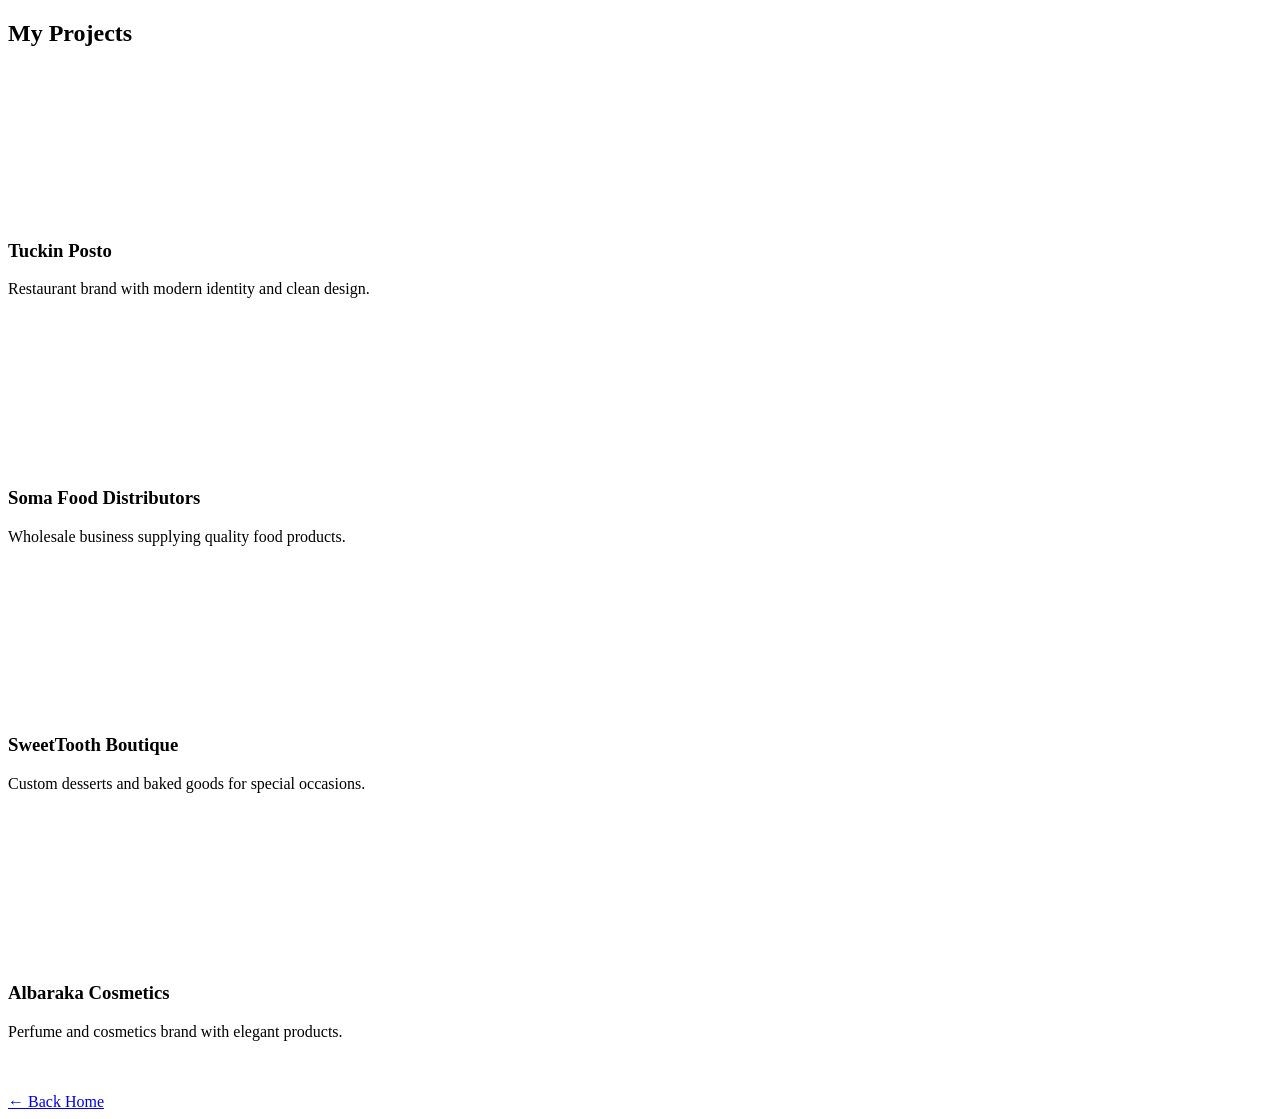
==== projects.html @ 3edfcd6a "Add files via upload" ====
<!DOCTYPE html>
<html lang="en">

<head>
    <meta charset="UTF-8">
    <title>Projects</title>

        <link rel="icon" type="image/png" sizes="32x32" href="SowdaOmary (1).png">
        <link rel="icon" type="image/png" sizes="16x16" href="SowdaOmary (1).png">
    <link
        href="https://fonts.googleapis.com/css2?family=Inter:wght@300;400;500;600&family=Poppins:wght@400;600;700&display=swap"
        rel="stylesheet">

    <link rel="stylesheet" href="style.css">
</head>

<body>

    <section class="section">
        <h2>My Projects</h2>

        <div class="projects-container">

            <!-- PROJECT 1 -->
            <div class="project-card">
                <div class="project-media">
                    <video src="Tuckin Posto - Google Chrome 2025-07-04 15-02-04.mp4" autoplay muted loop>
                </div>
                <div class="project-overlay">
                    <h3>Tuckin Posto</h3>
                    <p>Restaurant brand with modern identity and clean design.</p>
                </div>
            </div>

            <!-- PROJECT 2 -->
            <div class="project-card">
                <div class="project-media">
                    <video src="Soma Food Distributors - Profile 1 - Microsoft​ Edge 2026-04-29 13-01-19.mp4" autoplay muted loop></video>
                </div>
                <div class="project-overlay">
                    <h3>Soma Food Distributors</h3>
                    <p>Wholesale business supplying quality food products.</p>
                </div>
            </div>

            <!-- PROJECT 3 -->
            <div class="project-card">
                <div class="project-media">
                    <video src="sweettoothboutique.co.za - Austin, TX - Google Chrome 2025-07-04 14-53-22.mp4" autoplay muted loop>
                </div>
                <div class="project-overlay">
                    <h3>SweetTooth Boutique</h3>
                    <p>Custom desserts and baked goods for special occasions.</p>
                </div>
            </div>

            <!-- PROJECT 4 -->
            <div class="project-card">
                <div class="project-media">
                    <video src="Home _ AlbarakaCosmetics - Profile 1 - Microsoft​ Edge 2026-04-29 13-02-38.mp4" autoplay muted loop></video>
                </div>
                <div class="project-overlay">
                    <h3>Albaraka Cosmetics</h3>
                    <p>Perfume and cosmetics brand with elegant products.</p>
                </div>
            </div>

        </div>

        <br><br>
        <a href="index.html" class="back-btn">← Back Home</a>
    </section>

</body>

</html>
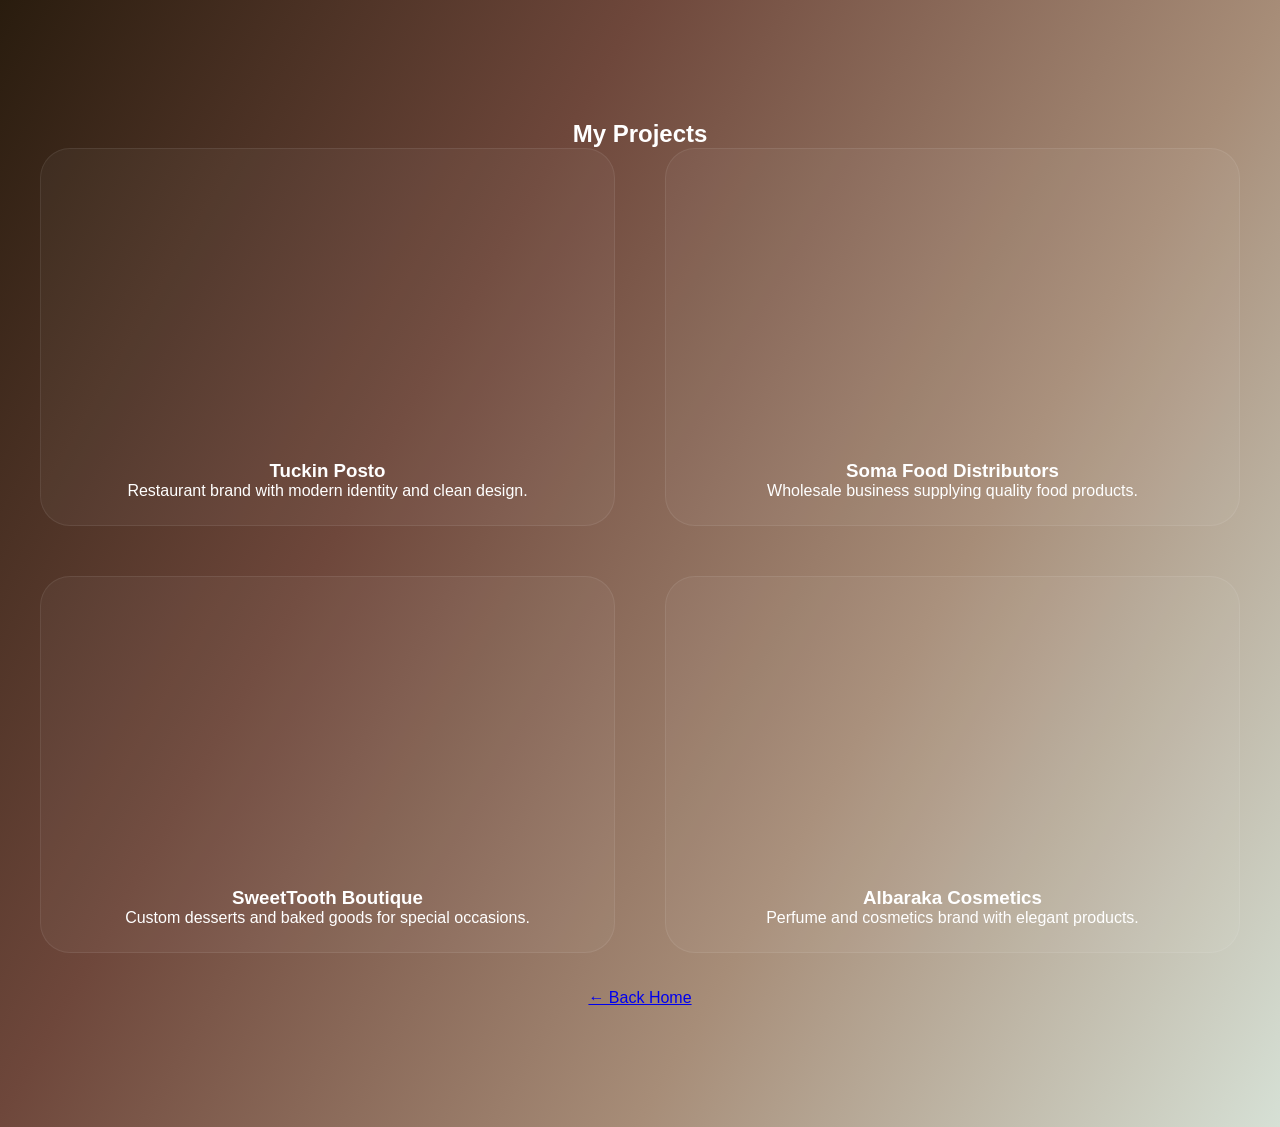
==== commit 445f3ff7: "Add files via upload" ====
--- a/projects.html
+++ b/projects.html
@@ -5,8 +5,8 @@
     <meta charset="UTF-8">
     <title>Projects</title>
 
-        <link rel="icon" type="image/png" sizes="32x32" href="SowdaOmary (1).png">
-        <link rel="icon" type="image/png" sizes="16x16" href="SowdaOmary (1).png">
+        <link rel="icon" type="image/png" sizes="32x32" href="SowdaOmary1.png">
+        <link rel="icon" type="image/png" sizes="16x16" href="SowdaOmary1.png">
     <link
         href="https://fonts.googleapis.com/css2?family=Inter:wght@300;400;500;600&family=Poppins:wght@400;600;700&display=swap"
         rel="stylesheet">
@@ -24,7 +24,7 @@
             <!-- PROJECT 1 -->
             <div class="project-card">
                 <div class="project-media">
-                    <video src="Tuckin Posto - Google Chrome 2025-07-04 15-02-04.mp4" autoplay muted loop>
+                    <video src="TuckinPosto.mp4" autoplay muted loop>
                 </div>
                 <div class="project-overlay">
                     <h3>Tuckin Posto</h3>
@@ -35,7 +35,7 @@
             <!-- PROJECT 2 -->
             <div class="project-card">
                 <div class="project-media">
-                    <video src="Soma Food Distributors - Profile 1 - Microsoft​ Edge 2026-04-29 13-01-19.mp4" autoplay muted loop></video>
+                    <video src="SomaFoodDistributors.mp4" autoplay muted loop></video>
                 </div>
                 <div class="project-overlay">
                     <h3>Soma Food Distributors</h3>
@@ -46,7 +46,7 @@
             <!-- PROJECT 3 -->
             <div class="project-card">
                 <div class="project-media">
-                    <video src="sweettoothboutique.co.za - Austin, TX - Google Chrome 2025-07-04 14-53-22.mp4" autoplay muted loop>
+                    <video src="sweettoothboutique.mp4" autoplay muted loop>
                 </div>
                 <div class="project-overlay">
                     <h3>SweetTooth Boutique</h3>
@@ -57,7 +57,7 @@
             <!-- PROJECT 4 -->
             <div class="project-card">
                 <div class="project-media">
-                    <video src="Home _ AlbarakaCosmetics - Profile 1 - Microsoft​ Edge 2026-04-29 13-02-38.mp4" autoplay muted loop></video>
+                    <video src="AlbarakaCosmetics.mp4" autoplay muted loop></video>
                 </div>
                 <div class="project-overlay">
                     <h3>Albaraka Cosmetics</h3>
--- a/style.css
+++ b/style.css
@@ -0,0 +1,965 @@
+/* RESET */
+* {
+    margin: 0;
+    padding: 0;
+    box-sizing: border-box;
+}
+
+/* GLOBAL */
+body {
+    font-family: 'Inter', sans-serif;
+    background: linear-gradient(120deg, #291c0e, #6e473b, #a78d78, #D6E0D5);
+    color: white;
+    overflow-x: hidden;
+    min-height: 100vh;
+    opacity: 0;
+    animation: pageLoad 0.4s ease forwards;
+}
+
+@keyframes pageLoad {
+    to {
+        opacity: 1;
+    }
+}
+
+/* HEADINGS */
+h1,
+h2,
+h3 {
+    font-family: 'Poppins', sans-serif;
+}
+
+/* HEADER */
+header {
+    position: fixed;
+    top: 20px;
+    left: 50%;
+    transform: translateX(-50%);
+    z-index: 1000;
+
+    display: flex;
+    justify-content: space-between;
+    align-items: center;
+
+    width: 90%;
+    padding: 1px 30px;
+
+    background: rgba(255, 255, 255, 0.06);
+    backdrop-filter: blur(12px);
+    -webkit-backdrop-filter: blur(12px);
+
+    border: 1px solid rgba(255, 255, 255, 0.1);
+    border-radius: 20px;
+
+    box-shadow: 0 10px 30px rgba(0, 0, 0, 0.25);
+    
+}
+
+/* LOGO */
+.logo img {
+    width: 75px;
+    height: 75px;
+    object-fit: contain;
+    cursor: pointer;
+    transition: 0.3s ease;
+}
+
+.logo img:hover {
+    transform: scale(1.1);
+}
+
+/* NAV */
+nav ul {
+    display: flex;
+    gap: 35px;
+    list-style: none;
+}
+
+nav a {
+    text-decoration: none;
+    color: white;
+    font-weight: 600;
+    font-size: 1.1rem;
+    position: relative;
+}
+
+nav a::after {
+    content: "";
+    position: absolute;
+    left: 0;
+    bottom: -3px;
+    width: 0%;
+    height: 2px;
+    background: white;
+    transition: 0.3s;
+}
+
+nav a:hover::after {
+    width: 100%;
+}
+
+/* HERO */
+.hero {
+    height: 100vh;
+    display: flex;
+    justify-content: center;
+    align-items: center;
+    text-align: center;
+}
+
+.hero-content {
+    max-width: 800px;
+}
+
+.hero h2 {
+    font-size: 3rem;
+}
+
+.hero p {
+    margin: 15px 0;
+    font-size: 1.2rem;
+}
+
+/* BUTTON */
+.hero button {
+    padding: 14px 30px;
+    border: none;
+    border-radius: 40px;
+    cursor: pointer;
+    font-weight: 600;
+    font-size: 1rem;
+    color: white;
+
+    background: linear-gradient(135deg, #a78d78, #6e473b);
+    box-shadow: 0 10px 25px rgba(0, 0, 0, 0.25);
+
+    transition: all 0.3s ease;
+}
+
+.hero button:hover {
+    transform: translateY(-4px) scale(1.05);
+    box-shadow: 0 15px 35px rgba(0, 0, 0, 0.35);
+}
+.hero-content::before {
+    content: "";
+
+    position: absolute;
+
+    width: 500px;
+    height: 500px;
+
+    background:
+        radial-gradient(circle,
+            rgba(255, 255, 255, 0.12),
+            transparent 70%);
+
+    top: 50%;
+    left: 50%;
+
+    transform: translate(-50%, -50%);
+
+    z-index: -1;
+
+    filter: blur(40px);
+}
+.hero-content {
+    animation: heroReveal 1.2s ease;
+}
+
+@keyframes heroReveal {
+
+    from {
+        opacity: 0;
+        transform: translateY(30px);
+    }
+
+    to {
+        opacity: 1;
+        transform: translateY(0);
+    }
+}
+
+.scroll-indicator {
+    position: absolute;
+
+    bottom: 30px;
+    left: 50%;
+
+    transform: translateX(-50%);
+
+    font-size: 0.8rem;
+    letter-spacing: 3px;
+
+    opacity: 0.6;
+
+    animation: bounce 2s infinite;
+}
+
+@keyframes bounce {
+
+    0%,
+    100% {
+        transform: translateX(-50%) translateY(0);
+    }
+
+    50% {
+        transform: translateX(-50%) translateY(10px);
+    }
+}
+
+/* SECTIONS */
+.section {
+    padding: 120px 20px;
+    text-align: center;
+    position: relative;
+}
+
+/* ABOUT */
+.about-section {
+    position: relative;
+    padding: 120px 20px;
+    overflow: visible;
+    /* ensures nothing gets cut */
+}
+
+.about-container {
+    position: relative;
+    z-index: 2;
+
+    display: flex;
+    justify-content: space-between;
+    align-items: center;
+    gap: 80px;
+
+    max-width: 1100px;
+    margin: 0 auto;
+}
+
+/* ABOUT TEXT CARD */
+.about-text {
+    flex: 1;
+    display: flex;
+    flex-direction: column;
+    gap: 20px;
+
+    padding: 30px;
+    border-radius: 20px;
+
+    background: rgba(255, 255, 255, 0.05);
+    backdrop-filter: blur(10px);
+
+    border: 1px solid rgba(255, 255, 255, 0.1);
+
+    transition: all 0.4s ease;
+}
+
+.about-text:hover {
+    transform: translateY(-5px);
+    background: rgba(255, 255, 255, 0.07);
+}
+
+/* BADGE */
+.about-badge {
+    display: inline-block;
+    width: fit-content;
+    padding: 6px 14px;
+    border-radius: 50px;
+    font-size: 0.8rem;
+    font-weight: 500;
+
+    background: rgba(255, 255, 255, 0.1);
+    border: 1px solid rgba(255, 255, 255, 0.2);
+}
+
+/* HEADING */
+.about-text h2 {
+    font-size: 2.5rem;
+    line-height: 1.3;
+}
+
+/* HIGHLIGHT WORD */
+.about-text h2 span {
+    background: linear-gradient(90deg, #D6E0D5, #a78d78);
+    -webkit-background-clip: text;
+    -webkit-text-fill-color: transparent;
+}
+
+/* LINE DECOR */
+.about-line {
+    width: 60px;
+    height: 3px;
+    border-radius: 10px;
+
+    background: linear-gradient(90deg, #D6E0D5, transparent);
+}
+
+/* PARAGRAPH */
+.about-text p {
+    font-size: 1.05rem;
+    line-height: 1.8;
+    color: rgba(255, 255, 255, 0.85);
+}
+
+/* IMAGE BOX */
+.about-image-box {
+    text-align: center;
+}
+
+.frame-container {
+    position: relative;
+    display: inline-block;
+}
+
+/* GLOW BEHIND IMAGE */
+.frame-container::before {
+    content: "";
+    position: absolute;
+    top: 50%;
+    left: 50%;
+    width: 380px;
+    height: 380px;
+    transform: translate(-50%, -50%);
+
+    background: radial-gradient(circle, rgba(214, 224, 213, 0.25), transparent 70%);
+    filter: blur(40px);
+    z-index: -1;
+}
+
+/* IMAGE */
+.profile-img {
+    width: 320px;
+    height: 320px;
+    object-fit: cover;
+    border-radius: 24px;
+
+    border: 1px solid rgba(255, 255, 255, 0.15);
+
+    box-shadow:
+        0 25px 50px rgba(0, 0, 0, 0.4),
+        0 0 0 1px rgba(255, 255, 255, 0.08);
+
+    transition: all 0.4s ease;
+}
+
+.profile-img:hover {
+    transform: scale(1.05) rotate(0.5deg);
+    box-shadow:
+        0 35px 70px rgba(0, 0, 0, 0.5),
+        0 0 0 1px rgba(255, 255, 255, 0.12);
+}
+
+.image-caption {
+    margin-top: 10px;
+    font-size: 0.9rem;
+    opacity: 0.8;
+}
+
+/* FLOATING TAGS */
+/* FLOATING TAGS */
+.floating-tag {
+    position: absolute;
+    padding: 10px 18px;
+    border-radius: 50px;
+    font-size: 0.85rem;
+    font-weight: 500;
+
+    background: rgba(255, 255, 255, 0.1);
+    backdrop-filter: blur(8px);
+
+    border: 1px solid rgba(255, 255, 255, 0.15);
+
+    color: white;
+
+    animation: float 6s ease-in-out infinite;
+    z-index: 5;
+    /* ✅ FIXED */
+}
+
+/* IMAGE BOX */
+.about-image-box {
+    text-align: center;
+}
+
+.frame-container {
+    position: relative;
+    display: inline-block;
+    z-index: 1;
+    /* ✅ ensures it's below tags */
+}
+
+/* POSITIONS */
+.tag1 {
+    top: 100px;
+    left: 8%;
+}
+
+.tag2 {
+    top: 220px;
+    right: 8%;
+}
+
+.tag3 {
+    bottom: 80px;
+    left: 20%;
+}
+
+/* FLOAT ANIMATION */
+@keyframes float {
+    0% {
+        transform: translateY(0px);
+    }
+
+    50% {
+        transform: translateY(-12px);
+    }
+
+    100% {
+        transform: translateY(0px);
+    }
+}
+
+/* =========================
+PROJECTS SECTION
+========================= */
+
+#projects {
+    position: relative;
+}
+
+/* SECTION HEADING */
+.section-heading {
+    margin-bottom: 70px;
+}
+
+/* SMALL LABEL */
+.section-label {
+    font-size: 0.75rem;
+    letter-spacing: 4px;
+
+    text-transform: uppercase;
+
+    opacity: 0.65;
+
+    margin-bottom: 15px;
+}
+
+/* MAIN TITLE */
+.section-heading h2 {
+    font-size: clamp(2.8rem, 5vw, 4.5rem);
+
+    font-weight: 700;
+
+    margin-bottom: 20px;
+}
+
+/* LINE */
+.section-line {
+    width: 90px;
+    height: 2px;
+
+    margin: auto;
+
+    background:
+        linear-gradient(90deg,
+            transparent,
+            rgba(255, 255, 255, 0.8),
+            transparent);
+}
+
+/* PROJECT CONTAINER */
+.projects-container {
+    display: grid;
+    grid-template-columns: repeat(2, 1fr);
+    gap: 50px;
+
+    max-width: 1200px;
+    margin: auto;
+}
+
+/* CARD */
+.project-card {
+    display: flex;
+    flex-direction: column;
+
+    gap: 20px;
+
+    padding: 25px;
+
+    border-radius: 30px;
+
+    background: rgba(255, 255, 255, 0.04);
+    backdrop-filter: blur(12px);
+
+    border: 1px solid rgba(255, 255, 255, 0.08);
+
+    transition: all 0.5s ease;
+
+    overflow: hidden;
+}
+/* HOVER */
+.project-card:hover {
+    transform: translateY(-10px);
+
+    background: rgba(255, 255, 255, 0.06);
+
+    box-shadow:
+        0 25px 60px rgba(0, 0, 0, 0.25);
+}
+
+/* MEDIA */
+.project-media {
+    position: relative;
+
+    overflow: hidden;
+    border-radius: 24px;
+}
+
+/* VIDEO + IMAGE */
+.project-media video,
+.project-media img {
+    width: 100%;
+    height: 100%;
+
+    object-fit: cover;
+
+    border-radius: 24px;
+
+    transition: transform 0.8s ease,
+        filter 0.5s ease;
+
+    filter:
+        brightness(0.88) contrast(1.05);
+}
+
+/* ZOOM */
+.project-card:hover video,
+.project-card:hover img {
+    transform: scale(1.04);
+
+    filter:
+        brightness(1) contrast(1.08);
+}
+
+/* INFO */
+.project-info {
+    text-align: left;
+}
+
+/* TITLE */
+.project-info h3 {
+    font-size: 1.4rem;
+    margin-bottom: 10px;
+}
+
+.project-info p {
+    font-size: 0.9rem;
+    line-height: 1.6;
+    opacity: 0.8;
+    margin-bottom: 15px;
+}
+
+.project-info span {
+    font-size: 0.75rem;
+    padding: 8px 14px;
+}
+
+/* VIEW MORE */
+.view-more {
+    display: inline-block;
+
+    margin-top: 60px;
+
+    text-decoration: none;
+
+    color: white;
+
+    font-weight: 600;
+
+    font-size: 1rem;
+
+    transition: 0.3s ease;
+
+    position: relative;
+}
+
+/* UNDERLINE */
+.view-more::after {
+    content: "";
+
+    position: absolute;
+
+    left: 0;
+    bottom: -6px;
+
+    width: 100%;
+    height: 2px;
+
+    background: rgba(255, 255, 255, 0.7);
+
+    transform: scaleX(0);
+
+    transform-origin: right;
+
+    transition: transform 0.4s ease;
+}
+
+.view-more:hover::after {
+    transform: scaleX(1);
+
+    transform-origin: left;
+}
+
+/* RESPONSIVE */
+@media (max-width: 900px) {
+
+    .project-card {
+        grid-template-columns: 1fr;
+
+        gap: 30px;
+    }
+
+    .project-info {
+        text-align: center;
+    }
+
+}
+
+/* VIEW MORE */
+.view-more {
+    display: inline-block;
+    margin-top: 20px;
+    text-decoration: none;
+    color: #D6E0D5;
+    font-weight: bold;
+}
+
+/* SKILLS */
+/* LIST */
+.skills-list {
+    display: flex;
+    flex-direction: column;
+    gap: 25px;
+    margin-top: 40px;
+}
+
+/* ROW */
+.skill-row {
+    display: flex;
+    align-items: center;
+    gap: 25px;
+
+    padding: 20px;
+    border-radius: 20px;
+
+    background: rgba(255, 255, 255, 0.05);
+    backdrop-filter: blur(10px);
+
+    border: 1px solid rgba(255, 255, 255, 0.1);
+
+    transition: all 0.3s ease;
+}
+
+.skill-row:hover {
+    transform: translateX(10px) scale(1.02);
+}
+
+/* TEXT */
+.skill-text h3 {
+    margin-bottom: 5px;
+}
+
+.skill-text p {
+    font-size: 0.95rem;
+    opacity: 0.85;
+    line-height: 1.5;
+}
+
+/* ANIMATION BASE */
+.skill-animation {
+    width: 60px;
+    height: 60px;
+    position: relative;
+    flex-shrink: 0;
+}
+/* SKILLS CONTAINER */
+.skills-container {
+    display: grid;
+    grid-template-columns: repeat(auto-fit, minmax(180px, 1fr));
+    gap: 30px;
+
+    max-width: 1000px;
+    margin: 40px auto 0;
+}
+
+/* CARD */
+.skill-card {
+    height: 200px;
+
+    display: flex;
+    flex-direction: column;
+    justify-content: center;
+    align-items: center;
+    gap: 15px;
+
+    border-radius: 20px;
+
+    background: rgba(255, 255, 255, 0.05);
+    backdrop-filter: blur(12px);
+    -webkit-backdrop-filter: blur(12px);
+
+    border: 1px solid rgba(255, 255, 255, 0.1);
+
+    transition: all 0.35s ease;
+
+    box-shadow: 0 10px 25px rgba(0, 0, 0, 0.2);
+}
+
+.skill-card:hover {
+    transform: translateY(-10px) scale(1.03);
+    background: rgba(255, 255, 255, 0.08);
+    box-shadow: 0 20px 40px rgba(0, 0, 0, 0.3);
+}
+
+/* TEXT */
+.skill-card p {
+    font-size: 0.95rem;
+    font-weight: 500;
+    opacity: 0.9;
+}
+
+/* ANIMATION BASE */
+.skill-animation {
+    width: 65px;
+    height: 65px;
+    transition: transform 0.3s ease;
+}
+
+.skill-card:hover .skill-animation {
+    transform: rotate(8deg) scale(1.1);
+}
+/* CONTACT */
+.contact-container {
+    margin-top: 20px;
+}
+
+.contact-links {
+    display: flex;
+    justify-content: center;
+    gap: 25px;
+    margin-top: 20px;
+    flex-wrap: wrap;
+}
+
+.contact-links a {
+    text-decoration: none;
+    padding: 12px 20px;
+    border-radius: 30px;
+    font-weight: 500;
+    color: white;
+
+    background: rgba(255, 255, 255, 0.08);
+    border: 1px solid rgba(255, 255, 255, 0.15);
+
+    transition: all 0.3s ease;
+}
+
+.contact-links a:hover {
+    transform: translateY(-4px) scale(1.05);
+    background: rgba(255, 255, 255, 0.12);
+}
+/* SCROLL */
+html {
+    scroll-behavior: smooth;
+}
+
+/* RESPONSIVE */
+@media (max-width: 768px) {
+    .about-container {
+        flex-direction: column;
+        text-align: center;
+    }
+
+    .profile-img {
+        width: 260px;
+        height: 260px;
+    }
+
+    .frame-container::before {
+        width: 300px;
+        height: 300px;
+    }
+
+    .floating-tag {
+        display: none;
+    }
+}
+
+/* TYPING TEXT */
+.typed-text {
+    background: linear-gradient(90deg, #fff, #D6E0D5);
+    -webkit-background-clip: text;
+    -webkit-text-fill-color: transparent;
+    font-weight: 700;
+    font-size: 6rem;
+}
+
+/* CURSOR */
+.cursor {
+    display: inline-block;
+    width: 2px;
+    height: 1em;
+    background: white;
+    margin-left: 5px;
+    animation: blink 1s infinite;
+}
+
+@keyframes blink {
+
+    0%,
+    50%,
+    100% {
+        opacity: 1;
+    }
+
+    25%,
+    75% {
+        opacity: 0;
+    }
+}
+.ux::before,
+.ux::after {
+    content: "";
+    position: absolute;
+    border-radius: 8px;
+}
+
+.ux::before {
+    width: 30px;
+    height: 30px;
+    background: #D6E0D5;
+    animation: floatBox 3s infinite ease-in-out;
+}
+
+.ux::after {
+    width: 20px;
+    height: 20px;
+    background: #a78d78;
+    right: 0;
+    bottom: 0;
+    animation: floatBox 3s infinite ease-in-out reverse;
+}
+
+@keyframes floatBox {
+    0% {
+        transform: translateY(0);
+    }
+
+    50% {
+        transform: translateY(-10px);
+    }
+
+    100% {
+        transform: translateY(0);
+    }
+}
+.figma {
+    border-radius: 50%;
+    background: linear-gradient(45deg, #f24e1e, #ff7262, #a259ff, #1abcfe, #0acf83);
+    animation: pulse 2.5s infinite ease-in-out;
+}
+
+@keyframes pulse {
+
+    0%,
+    100% {
+        transform: scale(1);
+    }
+
+    50% {
+        transform: scale(1.15);
+    }
+}
+.react {
+    border: 2px solid #61dafb;
+    border-radius: 50%;
+    animation: spin 4s linear infinite;
+}
+
+.react::before {
+    content: "";
+    position: absolute;
+    width: 10px;
+    height: 10px;
+    background: #61dafb;
+    border-radius: 50%;
+    top: -5px;
+    left: 50%;
+    transform: translateX(-50%);
+}
+
+@keyframes spin {
+    100% {
+        transform: rotate(360deg);
+    }
+}
+.js {
+    background: #f7df1e;
+    border-radius: 10px;
+    animation: glow 2s infinite alternate;
+}
+
+@keyframes glow {
+    from {
+        box-shadow: 0 0 5px #f7df1e;
+    }
+
+    to {
+        box-shadow: 0 0 20px #f7df1e;
+    }
+}
+.html {
+    border: 2px solid #e34c26;
+    border-radius: 8px;
+    position: relative;
+}
+
+.html::before {
+    content: "<>";
+    position: absolute;
+    color: #e34c26;
+    font-weight: bold;
+    font-size: 18px;
+    top: 50%;
+    left: 50%;
+    transform: translate(-50%, -50%);
+    animation: blinkText 1.5s infinite;
+}
+
+@keyframes blinkText {
+
+    0%,
+    100% {
+        opacity: 1;
+    }
+
+    50% {
+        opacity: 0.4;
+    }
+}
+.css {
+    border-radius: 50%;
+    background: linear-gradient(45deg, #264de4, #2965f1);
+    animation: spinSlow 6s linear infinite;
+}
+
+@keyframes spinSlow {
+    100% {
+        transform: rotate(360deg);
+    }
+}
+@media (max-width: 768px) {
+    .skill-row {
+        flex-direction: column;
+        text-align: center;
+    }
+}
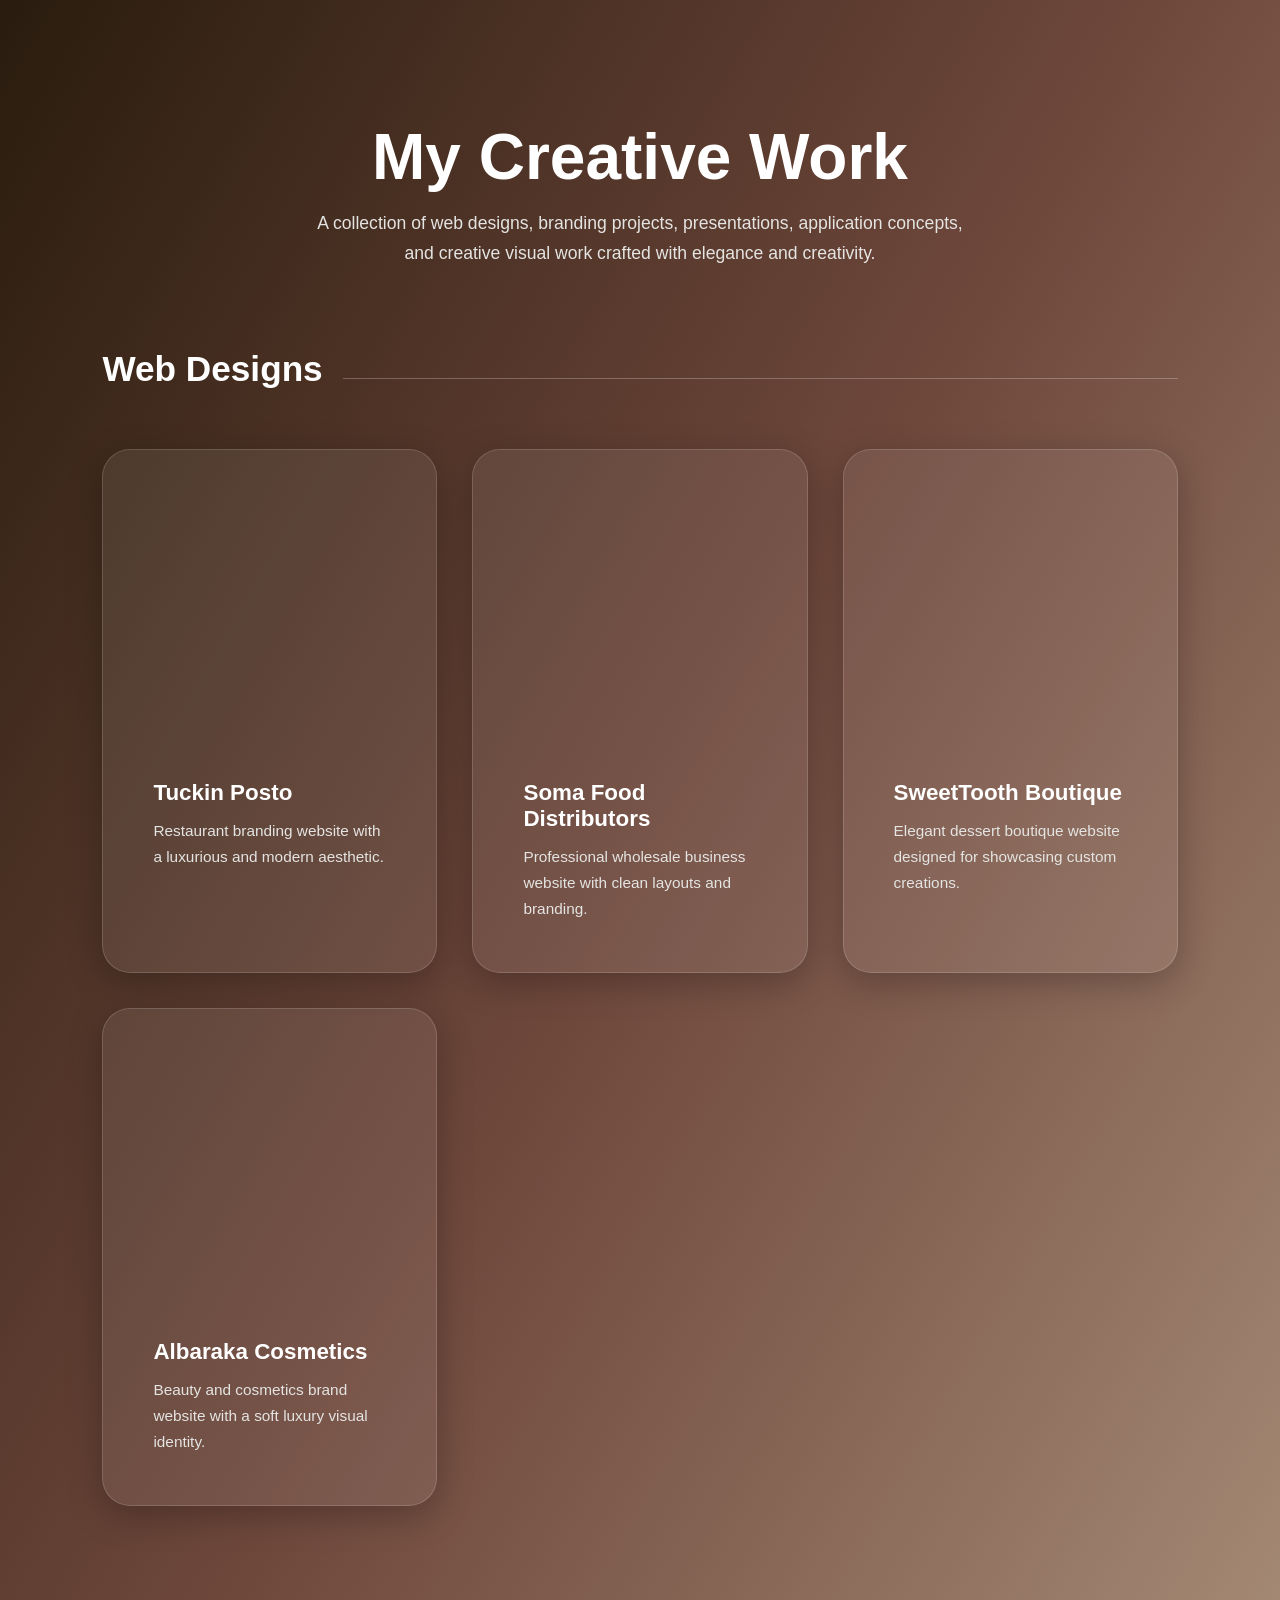
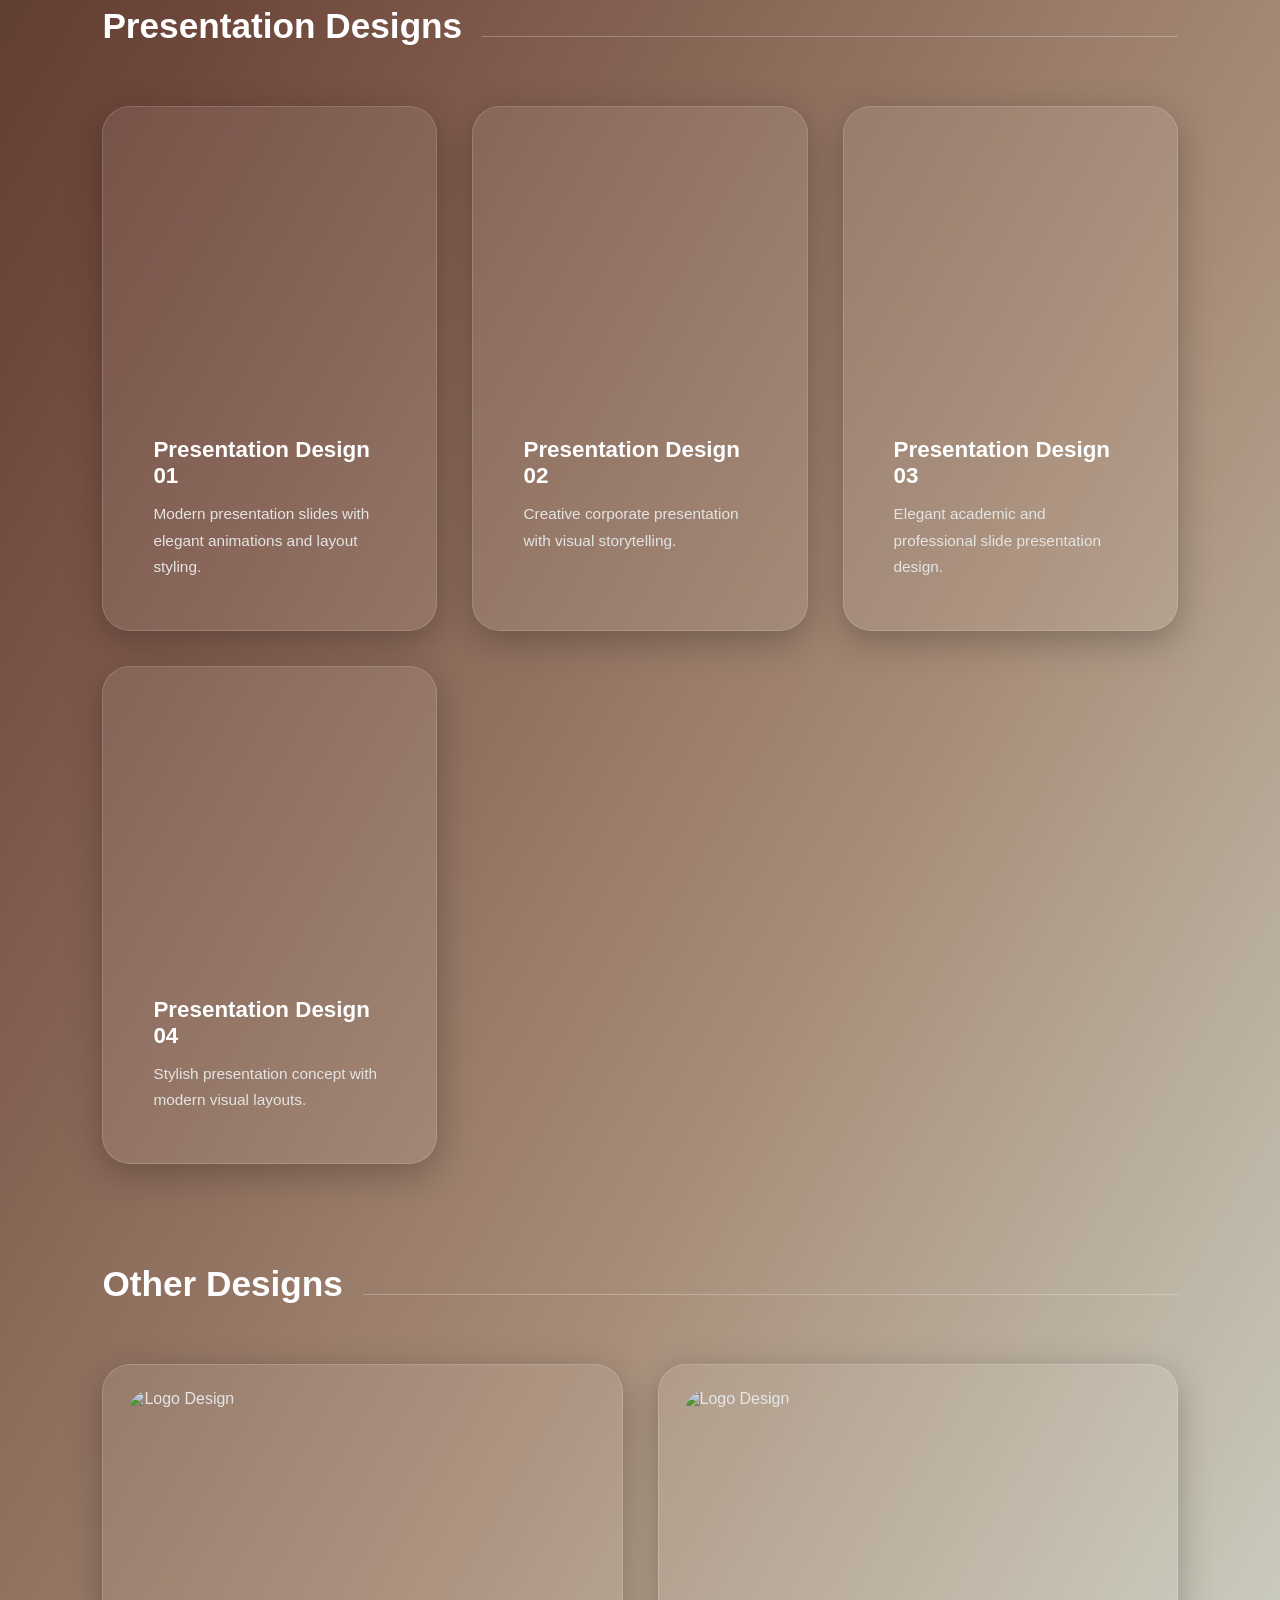
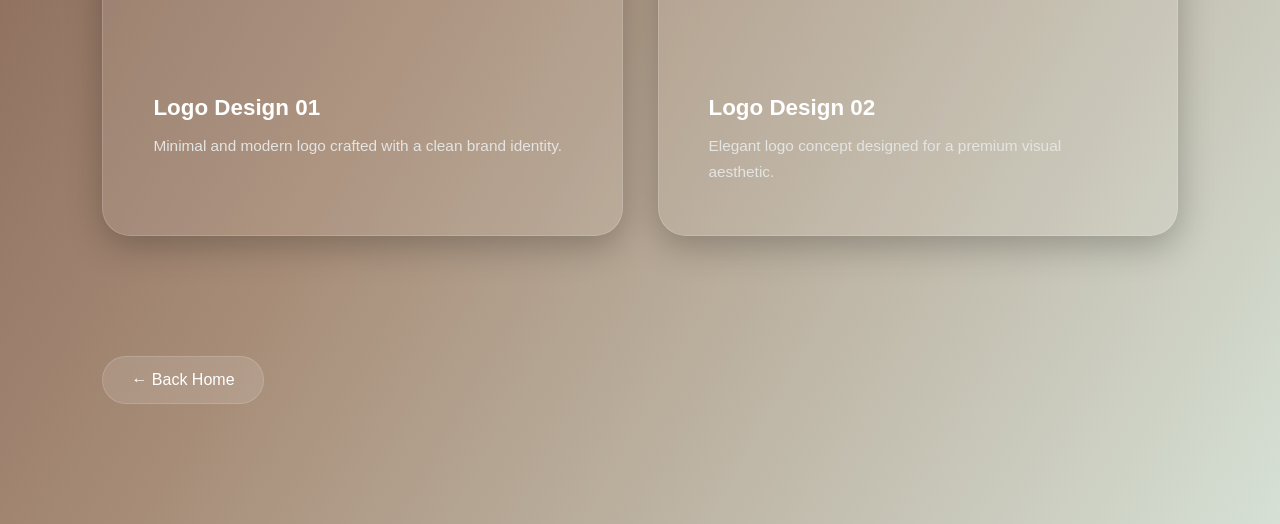
==== commit bfe2f203: "Add files via upload" ====
--- a/projects.html
+++ b/projects.html
@@ -3,72 +3,431 @@
 
 <head>
     <meta charset="UTF-8">
-    <title>Projects</title>
-
-        <link rel="icon" type="image/png" sizes="32x32" href="SowdaOmary1.png">
-        <link rel="icon" type="image/png" sizes="16x16" href="SowdaOmary1.png">
+    <meta name="viewport" content="width=device-width, initial-scale=1.0">
+    <title>Projects | Sowda Omary</title>
+
+    <link rel="icon" type="image/png" sizes="32x32" href="SowdaOmary1.png">
+    <link rel="icon" type="image/png" sizes="16x16" href="SowdaOmary1.png">
+
     <link
         href="https://fonts.googleapis.com/css2?family=Inter:wght@300;400;500;600&family=Poppins:wght@400;600;700&display=swap"
         rel="stylesheet">
 
     <link rel="stylesheet" href="style.css">
+
+    <style>
+        /* RESET */
+        * {
+            margin: 0;
+            padding: 0;
+            box-sizing: border-box;
+        }
+
+        body {
+            font-family: 'Inter', sans-serif;
+            background: linear-gradient(120deg, #291c0e, #6e473b, #a78d78, #D6E0D5);
+            color: white;
+            overflow-x: hidden;
+            min-height: 100vh;
+        }
+
+        .projects-page {
+            padding: 120px 8%;
+        }
+
+        .main-title {
+            text-align: center;
+            margin-bottom: 80px;
+        }
+
+        .main-title h1 {
+            font-size: 4rem;
+            font-family: 'Poppins', sans-serif;
+            font-weight: 700;
+            margin-bottom: 15px;
+        }
+
+        .main-title p {
+            color: #E4E4E2;
+            font-size: 1.1rem;
+            max-width: 650px;
+            margin: auto;
+            line-height: 1.7;
+        }
+
+        .project-section {
+            margin-bottom: 100px;
+        }
+
+        .section-heading {
+            display: flex;
+            align-items: center;
+            gap: 20px;
+            margin-bottom: 40px;
+        }
+
+        .section-heading h2 {
+            font-size: 2.2rem;
+            font-family: 'Poppins', sans-serif;
+            white-space: nowrap;
+        }
+
+        .section-line {
+            width: 100%;
+            height: 1px;
+            background: rgba(255, 255, 255, 0.25);
+        }
+
+        .projects-grid {
+            display: grid;
+            grid-template-columns: repeat(auto-fit, minmax(320px, 1fr));
+            gap: 35px;
+        }
+
+        .project-card {
+            position: relative;
+            overflow: hidden;
+            border-radius: 28px;
+            background: rgba(255, 255, 255, 0.08);
+            backdrop-filter: blur(18px);
+            border: 1px solid rgba(255, 255, 255, 0.15);
+            transition: 0.4s ease;
+            box-shadow: 0 10px 35px rgba(0, 0, 0, 0.25);
+        }
+
+        .project-card:hover {
+            transform: translateY(-10px) scale(1.01);
+        }
+
+        .project-media {
+            width: 100%;
+            height: 260px;
+            overflow: hidden;
+        }
+
+        .project-media video,
+        .project-media img {
+            width: 100%;
+            height: 100%;
+            object-fit: cover;
+        }
+
+        .project-content {
+            padding: 25px;
+        }
+
+        .project-content h3 {
+            font-size: 1.4rem;
+            margin-bottom: 12px;
+            font-family: 'Poppins', sans-serif;
+        }
+
+        .project-content p {
+            color: #E4E4E2;
+            line-height: 1.7;
+            font-size: 0.96rem;
+        }
+
+        .coming-soon {
+            height: 260px;
+            display: flex;
+            justify-content: center;
+            align-items: center;
+            background: rgba(255, 255, 255, 0.06);
+            color: #E4E4E2;
+            font-size: 1rem;
+            letter-spacing: 2px;
+        }
+
+        .back-btn {
+            display: inline-block;
+            margin-top: 20px;
+            padding: 14px 28px;
+            border-radius: 50px;
+            text-decoration: none;
+            color: white;
+            background: rgba(255, 255, 255, 0.12);
+            border: 1px solid rgba(255, 255, 255, 0.15);
+            backdrop-filter: blur(10px);
+            transition: 0.3s ease;
+        }
+
+        .back-btn:hover {
+            background: rgba(255, 255, 255, 0.2);
+            transform: translateY(-3px);
+        }
+
+        @media (max-width: 768px) {
+
+            .projects-page {
+                padding: 100px 6%;
+            }
+
+            .main-title h1 {
+                font-size: 2.8rem;
+            }
+
+            .section-heading h2 {
+                font-size: 1.7rem;
+            }
+
+            .project-media {
+                height: 220px;
+            }
+        }
+    </style>
 </head>
 
 <body>
 
-    <section class="section">
-        <h2>My Projects</h2>
-
-        <div class="projects-container">
-
-            <!-- PROJECT 1 -->
-            <div class="project-card">
-                <div class="project-media">
-                    <video src="TuckinPosto.mp4" autoplay muted loop>
-                </div>
-                <div class="project-overlay">
-                    <h3>Tuckin Posto</h3>
-                    <p>Restaurant brand with modern identity and clean design.</p>
-                </div>
-            </div>
-
-            <!-- PROJECT 2 -->
-            <div class="project-card">
-                <div class="project-media">
-                    <video src="SomaFoodDistributors.mp4" autoplay muted loop></video>
-                </div>
-                <div class="project-overlay">
-                    <h3>Soma Food Distributors</h3>
-                    <p>Wholesale business supplying quality food products.</p>
-                </div>
-            </div>
-
-            <!-- PROJECT 3 -->
-            <div class="project-card">
-                <div class="project-media">
-                    <video src="sweettoothboutique.mp4" autoplay muted loop>
-                </div>
-                <div class="project-overlay">
-                    <h3>SweetTooth Boutique</h3>
-                    <p>Custom desserts and baked goods for special occasions.</p>
-                </div>
-            </div>
-
-            <!-- PROJECT 4 -->
-            <div class="project-card">
-                <div class="project-media">
-                    <video src="AlbarakaCosmetics.mp4" autoplay muted loop></video>
-                </div>
-                <div class="project-overlay">
-                    <h3>Albaraka Cosmetics</h3>
-                    <p>Perfume and cosmetics brand with elegant products.</p>
-                </div>
-            </div>
-
-        </div>
-
-        <br><br>
+    <section class="projects-page">
+
+        <!-- PAGE TITLE -->
+        <div class="main-title">
+            <h1>My Creative Work</h1>
+            <p>
+                A collection of web designs, branding projects, presentations,
+                application concepts, and creative visual work crafted with elegance and creativity.
+            </p>
+        </div>
+
+        <!-- WEB DESIGNS -->
+        <div class="project-section">
+
+            <div class="section-heading">
+                <h2>Web Designs</h2>
+                <div class="section-line"></div>
+            </div>
+
+            <div class="projects-grid">
+
+                <!-- PROJECT 1 -->
+                <div class="project-card">
+                    <div class="project-media">
+                        <video src="Projects/TuckinPosto.mp4" autoplay muted loop></video>
+                    </div>
+
+                    <div class="project-content">
+                        <h3>Tuckin Posto</h3>
+                        <p>
+                            Restaurant branding website with a luxurious and modern aesthetic.
+                        </p>
+                    </div>
+                </div>
+
+                <!-- PROJECT 2 -->
+                <div class="project-card">
+                    <div class="project-media">
+                        <video src="Projects/SomaFoodDistributors.mp4" autoplay muted loop></video>
+                    </div>
+
+                    <div class="project-content">
+                        <h3>Soma Food Distributors</h3>
+                        <p>
+                            Professional wholesale business website with clean layouts and branding.
+                        </p>
+                    </div>
+                </div>
+
+                <!-- PROJECT 3 -->
+                <div class="project-card">
+                    <div class="project-media">
+                        <video src="Projects/sweettoothboutique.mp4" autoplay muted loop></video>
+                    </div>
+
+                    <div class="project-content">
+                        <h3>SweetTooth Boutique</h3>
+                        <p>
+                            Elegant dessert boutique website designed for showcasing custom creations.
+                        </p>
+                    </div>
+                </div>
+
+                <!-- PROJECT 4 -->
+                <div class="project-card">
+                    <div class="project-media">
+                        <video src="Projects/AlbarakaCosmetics.mp4" autoplay muted loop></video>
+                    </div>
+
+                    <div class="project-content">
+                        <h3>Albaraka Cosmetics</h3>
+                        <p>
+                            Beauty and cosmetics brand website with a soft luxury visual identity.
+                        </p>
+                    </div>
+                </div>
+
+            </div>
+        </div>
+
+        <!-- APPLICATIONS -->
+        <!--
+        <div class="project-section">
+
+            <div class="section-heading">
+                <h2>Applications</h2>
+                <div class="section-line"></div>
+            </div>
+
+            <div class="projects-grid">
+
+                <div class="project-card">
+                    <div class="coming-soon">
+                        APP PREVIEW
+                    </div>
+
+                    <div class="project-content">
+                        <h3>Skinfluncer</h3>
+                        <p>
+                            AI-powered skincare and beauty recommendation application.
+                        </p>
+                    </div>
+                </div>
+
+            </div>
+        </div>
+        -->
+
+        <!-- FIGMA DESIGNS -->
+        <!--
+        <div class="project-section">
+
+            <div class="section-heading">
+                <h2>Figma Designs</h2>
+                <div class="section-line"></div>
+            </div>
+
+            <div class="projects-grid">
+
+                <div class="project-card">
+                    <div class="coming-soon">
+                        FIGMA DESIGN
+                    </div>
+
+                    <div class="project-content">
+                        <h3>UI/UX Concepts</h3>
+                        <p>
+                            Clean and aesthetic interface concepts created in Figma.
+                        </p>
+                    </div>
+                </div>
+
+            </div>
+        </div>
+        -->
+
+        <!-- POWERPOINTS -->
+        <div class="project-section">
+
+            <div class="section-heading">
+                <h2>Presentation Designs</h2>
+                <div class="section-line"></div>
+            </div>
+
+            <div class="projects-grid">
+
+                <!-- PPT 1 -->
+                <div class="project-card">
+                    <div class="project-media">
+                        <video src="PPT/MrPrice.mp4" autoplay muted loop></video>
+                    </div>
+
+                    <div class="project-content">
+                        <h3>Presentation Design 01</h3>
+                        <p>
+                            Modern presentation slides with elegant animations and layout styling.
+                        </p>
+                    </div>
+                </div>
+
+                <!-- PPT 2 -->
+                <div class="project-card">
+                    <div class="project-media">
+                        <video src="PPT/pinkppt.mp4" autoplay muted loop></video>
+                    </div>
+
+                    <div class="project-content">
+                        <h3>Presentation Design 02</h3>
+                        <p>
+                            Creative corporate presentation with visual storytelling.
+                        </p>
+                    </div>
+                </div>
+
+                <!-- PPT 3 -->
+                <div class="project-card">
+                    <div class="project-media">
+                        <video src="PPT/purpleppt.mp4" autoplay muted loop></video>
+                    </div>
+
+                    <div class="project-content">
+                        <h3>Presentation Design 03</h3>
+                        <p>
+                            Elegant academic and professional slide presentation design.
+                        </p>
+                    </div>
+                </div>
+
+                <!-- PPT 4 -->
+                <div class="project-card">
+                    <div class="project-media">
+                        <video src="PPT/Skinfluencerppt.mp4" autoplay muted loop></video>
+                    </div>
+
+                    <div class="project-content">
+                        <h3>Presentation Design 04</h3>
+                        <p>
+                            Stylish presentation concept with modern visual layouts.
+                        </p>
+                    </div>
+                </div>
+
+            </div>
+        </div>
+
+        <!-- OTHER DESIGNS -->
+        <div class="project-section">
+
+            <div class="section-heading">
+                <h2>Other Designs</h2>
+                <div class="section-line"></div>
+            </div>
+
+            <div class="projects-grid">
+
+                <!-- LOGO 1 -->
+                <div class="project-card">
+                    <div class="project-media">
+                        <img src="OtherDesigns/VigilanteLogo.png" alt="Logo Design">
+                    </div>
+
+                    <div class="project-content">
+                        <h3>Logo Design 01</h3>
+                        <p>
+                            Minimal and modern logo crafted with a clean brand identity.
+                        </p>
+                    </div>
+                </div>
+
+                <!-- LOGO 2 -->
+                <div class="project-card">
+                    <div class="project-media">
+                        <img src="OtherDesigns/skinfluencerLogi.png" alt="Logo Design">
+                    </div>
+
+                    <div class="project-content">
+                        <h3>Logo Design 02</h3>
+                        <p>
+                            Elegant logo concept designed for a premium visual aesthetic.
+                        </p>
+                    </div>
+                </div>
+
+            </div>
+        </div>
+
         <a href="index.html" class="back-btn">← Back Home</a>
+
     </section>
 
 </body>
--- a/style.css
+++ b/style.css
@@ -634,52 +634,73 @@
 }
 
 /* SKILLS */
-/* LIST */
-.skills-list {
+/* SKILLS GRID (PROJECT STYLE) */
+.skills-grid {
+    display: grid;
+    grid-template-columns: repeat(3, 1fr);
+    gap: 35px;
+
+    max-width: 1100px;
+    margin: 50px auto 0;
+}
+
+/* CARD */
+.skill-box {
+    padding: 30px 20px;
+
+    border-radius: 25px;
+
     display: flex;
     flex-direction: column;
-    gap: 25px;
-    margin-top: 40px;
-}
-
-/* ROW */
-.skill-row {
-    display: flex;
     align-items: center;
-    gap: 25px;
-
-    padding: 20px;
-    border-radius: 20px;
-
-    background: rgba(255, 255, 255, 0.05);
-    backdrop-filter: blur(10px);
-
-    border: 1px solid rgba(255, 255, 255, 0.1);
-
-    transition: all 0.3s ease;
-}
-
-.skill-row:hover {
-    transform: translateX(10px) scale(1.02);
-}
-
-/* TEXT */
-.skill-text h3 {
+    text-align: center;
+    gap: 15px;
+
+    background: rgba(255, 255, 255, 0.04);
+    backdrop-filter: blur(12px);
+
+    border: 1px solid rgba(255, 255, 255, 0.08);
+
+    transition: all 0.4s ease;
+}
+
+/* HOVER (same feel as project cards) */
+.skill-box:hover {
+    transform: translateY(-10px) scale(1.03);
+
+    background: rgba(255, 255, 255, 0.06);
+
+    box-shadow: 0 25px 60px rgba(0, 0, 0, 0.25);
+}
+
+/* TITLE */
+.skill-box h3 {
+    font-size: 1.2rem;
+}
+
+/* DESCRIPTION */
+.skill-box p {
+    font-size: 0.9rem;
+    opacity: 0.8;
+    line-height: 1.5;
+}
+
+/* ANIMATION TOP */
+.skill-animation {
+    width: 65px;
+    height: 65px;
     margin-bottom: 5px;
 }
-
-.skill-text p {
-    font-size: 0.95rem;
-    opacity: 0.85;
-    line-height: 1.5;
-}
-
-/* ANIMATION BASE */
-.skill-animation {
-    width: 60px;
-    height: 60px;
-    position: relative;
-    flex-shrink: 0;
+@media (max-width: 900px) {
+    .skills-grid {
+        grid-template-columns: repeat(2, 1fr);
+    }
+}
+
+@media (max-width: 500px) {
+    .skills-grid {
+        grid-template-columns: 1fr;
+    }
 }
 /* SKILLS CONTAINER */
 .skills-container {
@@ -963,3 +984,202 @@
         text-align: center;
     }
 }
+
+/* =========================
+MOBILE RESPONSIVE
+========================= */
+
+@media (max-width: 768px) {
+
+    /* BODY */
+    body {
+        overflow-x: hidden;
+    }
+
+    /* HEADER */
+    header {
+        width: 95%;
+        padding: 10px 18px;
+        top: 10px;
+        border-radius: 18px;
+    }
+
+    /* LOGO */
+    .logo img {
+        width: 55px;
+        height: 55px;
+    }
+
+    /* NAVIGATION */
+    nav ul {
+        gap: 18px;
+        flex-wrap: wrap;
+        justify-content: center;
+    }
+
+    nav a {
+        font-size: 0.9rem;
+    }
+
+    /* HERO */
+    .hero {
+        padding: 0 20px;
+    }
+
+    .hero h2 {
+        font-size: 2rem;
+        line-height: 1.2;
+    }
+
+    .hero p {
+        font-size: 1rem;
+        line-height: 1.6;
+    }
+
+    /* TYPING TEXT */
+    .typed-text {
+        font-size: 3rem;
+    }
+
+    /* HERO GLOW */
+    .hero-content::before {
+        width: 280px;
+        height: 280px;
+    }
+
+    /* BUTTON */
+    .hero button {
+        padding: 12px 24px;
+        font-size: 0.9rem;
+    }
+
+    /* SECTION */
+    .section {
+        padding: 90px 20px;
+    }
+
+    /* ABOUT */
+    .about-container {
+        flex-direction: column;
+        text-align: center;
+        gap: 50px;
+    }
+
+    .about-text {
+        padding: 25px;
+    }
+
+    .about-text h2 {
+        font-size: 2rem;
+    }
+
+    .about-text p {
+        font-size: 0.95rem;
+    }
+
+    /* IMAGE */
+    .profile-img {
+        width: 240px;
+        height: 240px;
+    }
+
+    .frame-container::before {
+        width: 260px;
+        height: 260px;
+    }
+
+    /* FLOATING TAGS */
+    .floating-tag {
+        display: none;
+    }
+
+    /* PROJECTS */
+    .projects-container {
+        grid-template-columns: 1fr;
+        gap: 35px;
+    }
+
+    .project-card {
+        padding: 20px;
+    }
+
+    .project-info h3 {
+        font-size: 1.2rem;
+    }
+
+    .project-info p {
+        font-size: 0.9rem;
+    }
+
+    /* SKILLS */
+    .skills-container {
+        grid-template-columns: 1fr 1fr;
+        gap: 20px;
+    }
+
+    .skill-card {
+        height: 170px;
+    }
+
+    /* CONTACT */
+    .contact-links {
+        flex-direction: column;
+        align-items: center;
+    }
+
+    .contact-links a {
+        width: 100%;
+        max-width: 280px;
+        text-align: center;
+    }
+
+    /* SECTION TITLES */
+    .section-heading h2 {
+        font-size: 2.2rem;
+    }
+
+}
+
+/* EXTRA SMALL DEVICES */
+@media (max-width: 480px) {
+
+    /* NAV */
+    nav ul {
+        gap: 12px;
+    }
+
+    nav a {
+        font-size: 0.8rem;
+    }
+
+    /* HERO */
+    .typed-text {
+        font-size: 2.2rem;
+    }
+
+    .hero p {
+        font-size: 0.9rem;
+    }
+
+    /* SKILLS */
+    .skills-container {
+        grid-template-columns: 1fr;
+    }
+
+    /* PROJECT */
+    .project-card {
+        border-radius: 22px;
+    }
+
+    /* ABOUT */
+    .about-text h2 {
+        font-size: 1.7rem;
+    }
+
+    /* IMAGE */
+    .profile-img {
+        width: 210px;
+        height: 210px;
+    }
+
+}
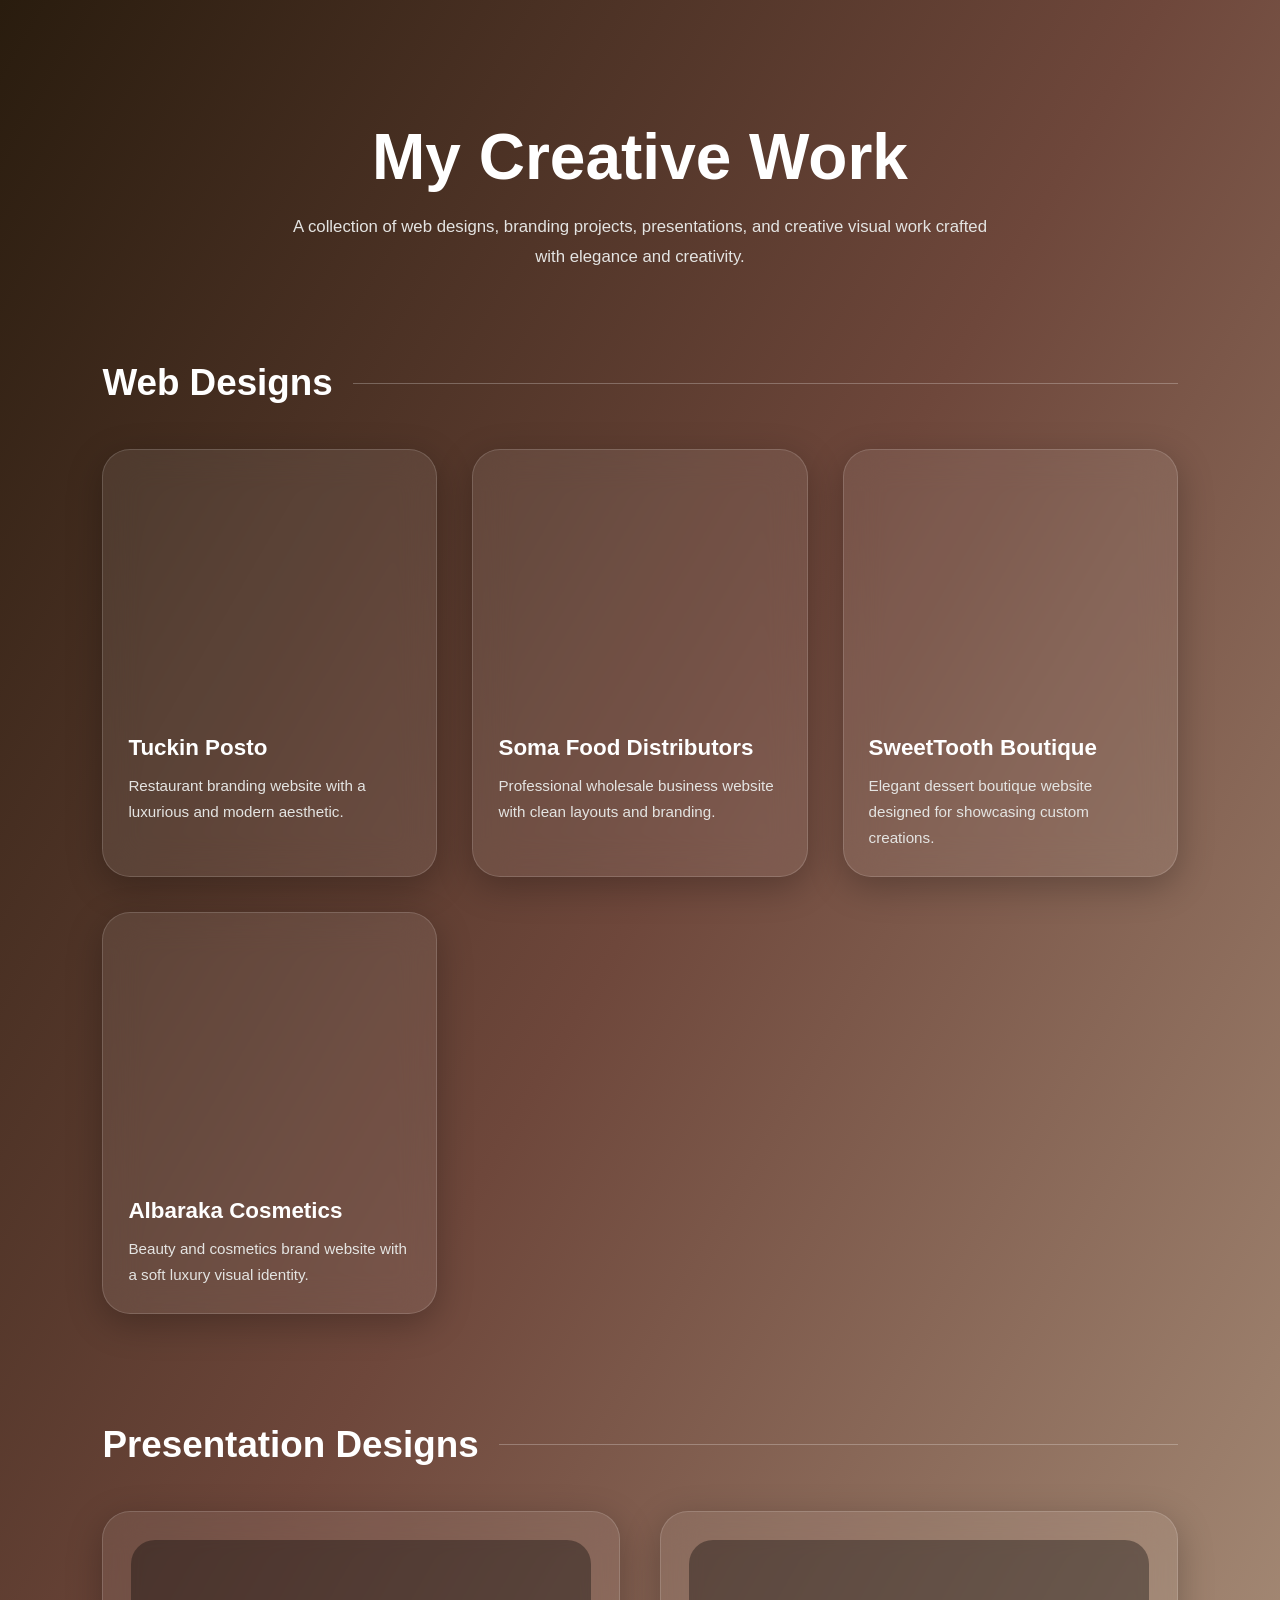
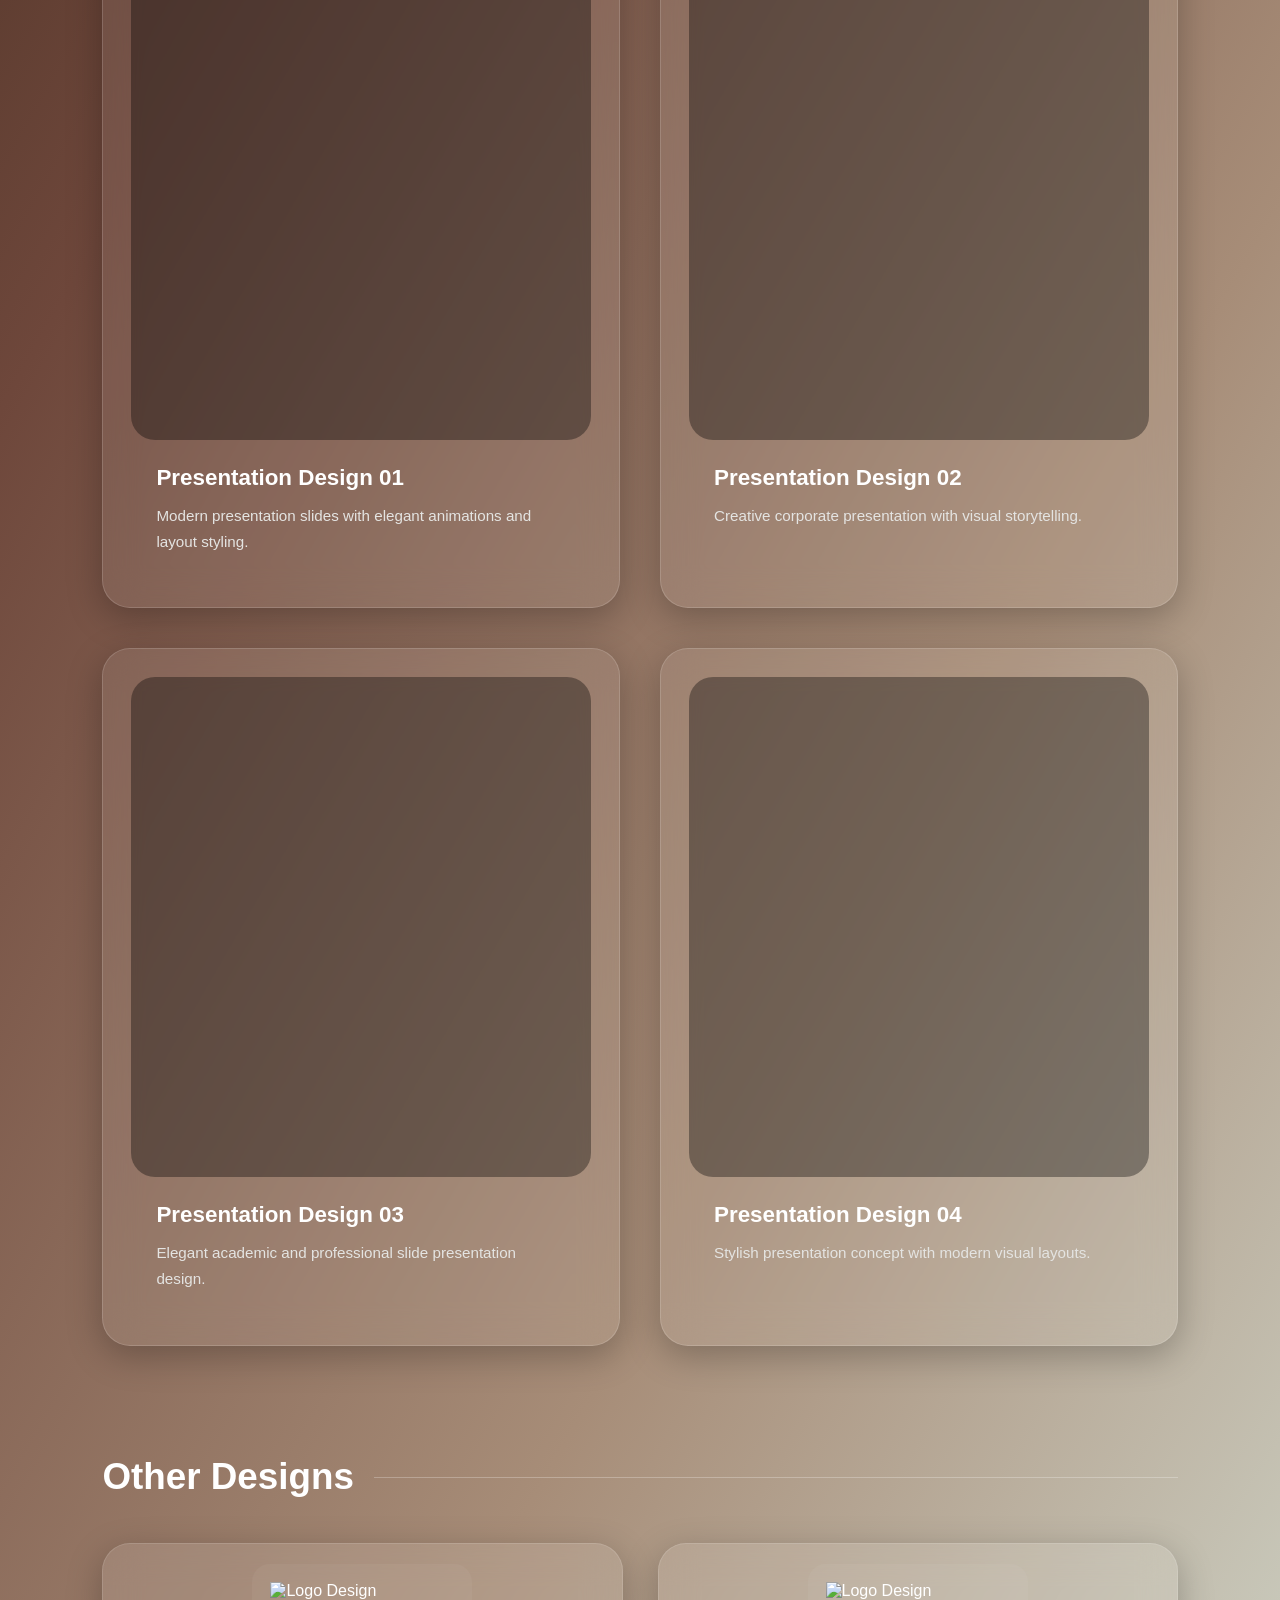
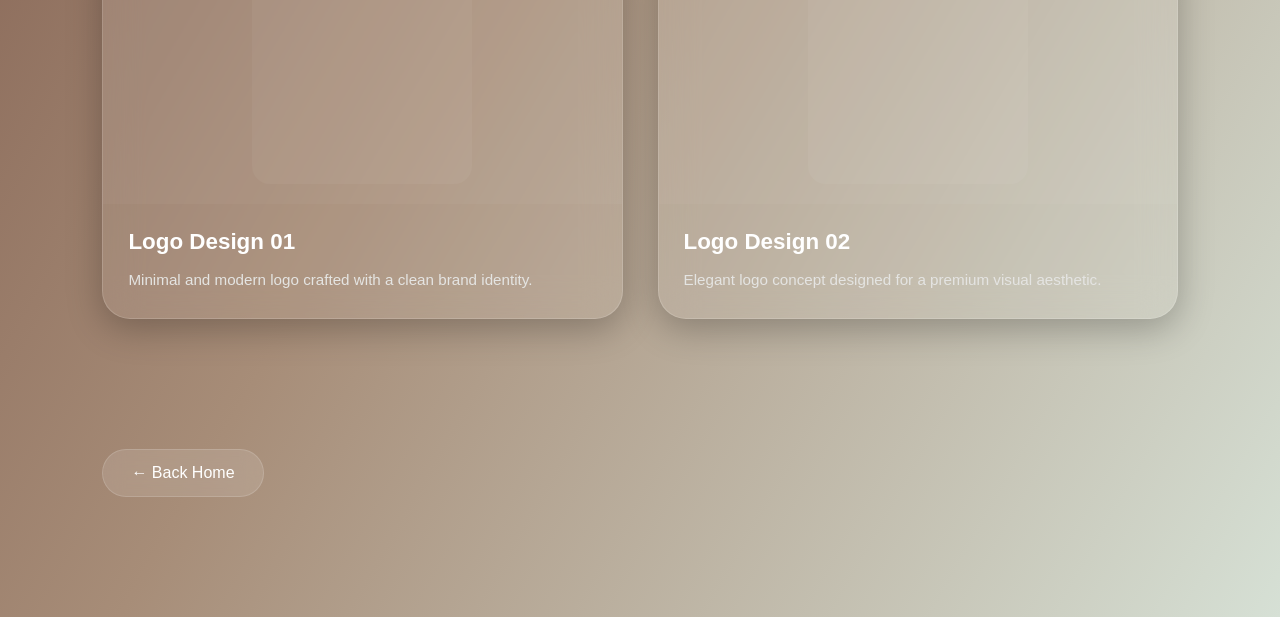
==== commit fe8b246e: "Add files via upload" ====
--- a/projects.html
+++ b/projects.html
@@ -12,8 +12,6 @@
     <link
         href="https://fonts.googleapis.com/css2?family=Inter:wght@300;400;500;600&family=Poppins:wght@400;600;700&display=swap"
         rel="stylesheet">
-
-    <link rel="stylesheet" href="style.css">
 
     <style>
         /* RESET */
@@ -35,41 +33,42 @@
             padding: 120px 8%;
         }
 
+        /* PAGE TITLE */
         .main-title {
             text-align: center;
-            margin-bottom: 80px;
+            margin-bottom: 90px;
         }
 
         .main-title h1 {
             font-size: 4rem;
             font-family: 'Poppins', sans-serif;
-            font-weight: 700;
-            margin-bottom: 15px;
+            margin-bottom: 18px;
         }
 
         .main-title p {
+            max-width: 700px;
+            margin: auto;
+            line-height: 1.8;
             color: #E4E4E2;
-            font-size: 1.1rem;
-            max-width: 650px;
-            margin: auto;
-            line-height: 1.7;
-        }
-
+            font-size: 1.05rem;
+        }
+
+        /* SECTION */
         .project-section {
-            margin-bottom: 100px;
+            margin-bottom: 110px;
         }
 
         .section-heading {
             display: flex;
             align-items: center;
             gap: 20px;
-            margin-bottom: 40px;
+            margin-bottom: 45px;
         }
 
         .section-heading h2 {
-            font-size: 2.2rem;
+            font-size: 2.3rem;
+            white-space: nowrap;
             font-family: 'Poppins', sans-serif;
-            white-space: nowrap;
         }
 
         .section-line {
@@ -78,27 +77,33 @@
             background: rgba(255, 255, 255, 0.25);
         }
 
+        /* GRID */
         .projects-grid {
             display: grid;
             grid-template-columns: repeat(auto-fit, minmax(320px, 1fr));
             gap: 35px;
         }
 
+        /* CARD */
         .project-card {
-            position: relative;
             overflow: hidden;
             border-radius: 28px;
+
             background: rgba(255, 255, 255, 0.08);
             backdrop-filter: blur(18px);
+
             border: 1px solid rgba(255, 255, 255, 0.15);
+
+            box-shadow: 0 10px 35px rgba(0, 0, 0, 0.25);
+
             transition: 0.4s ease;
-            box-shadow: 0 10px 35px rgba(0, 0, 0, 0.25);
         }
 
         .project-card:hover {
-            transform: translateY(-10px) scale(1.01);
-        }
-
+            transform: translateY(-10px);
+        }
+
+        /* MEDIA */
         .project-media {
             width: 100%;
             height: 260px;
@@ -110,8 +115,15 @@
             width: 100%;
             height: 100%;
             object-fit: cover;
-        }
-
+            transition: 0.5s ease;
+        }
+
+        .project-card:hover video,
+        .project-card:hover img {
+            transform: scale(1.03);
+        }
+
+        /* CONTENT */
         .project-content {
             padding: 25px;
         }
@@ -125,30 +137,92 @@
         .project-content p {
             color: #E4E4E2;
             line-height: 1.7;
-            font-size: 0.96rem;
-        }
-
-        .coming-soon {
-            height: 260px;
+            font-size: 0.95rem;
+        }
+
+        /* =========================
+        PPT SECTION
+        ========================= */
+
+        .ppt-section .projects-grid {
+            grid-template-columns: repeat(auto-fit, minmax(420px, 1fr));
+            gap: 40px;
+        }
+
+        .ppt-section .project-card {
+            padding: 28px;
+        }
+
+        .ppt-section .project-media {
+            width: 100%;
+            height: 500px;
+
+            overflow: hidden;
+            border-radius: 24px;
+
+            background: rgba(0, 0, 0, 0.35);
+
             display: flex;
             justify-content: center;
             align-items: center;
-            background: rgba(255, 255, 255, 0.06);
-            color: #E4E4E2;
-            font-size: 1rem;
-            letter-spacing: 2px;
-        }
-
+        }
+
+        .ppt-section .project-media video {
+            width: 100%;
+            height: 100%;
+
+            object-fit: contain;
+
+            border-radius: 24px;
+        }
+
+        /* =========================
+        LOGO SECTION
+        ========================= */
+
+        .logo-section .project-media {
+            height: 260px;
+
+            display: flex;
+            justify-content: center;
+            align-items: center;
+
+            padding: 25px;
+
+            background: rgba(255, 255, 255, 0.03);
+        }
+
+        .logo-section .project-media img {
+            width: 220px;
+            height: 220px;
+
+            object-fit: contain;
+
+            border-radius: 18px;
+
+            background: rgba(255, 255, 255, 0.04);
+
+            padding: 18px;
+        }
+
+        /* BUTTON */
         .back-btn {
             display: inline-block;
             margin-top: 20px;
+
             padding: 14px 28px;
+
             border-radius: 50px;
+
             text-decoration: none;
             color: white;
+
             background: rgba(255, 255, 255, 0.12);
+
             border: 1px solid rgba(255, 255, 255, 0.15);
+
             backdrop-filter: blur(10px);
+
             transition: 0.3s ease;
         }
 
@@ -157,6 +231,7 @@
             transform: translateY(-3px);
         }
 
+        /* MOBILE */
         @media (max-width: 768px) {
 
             .projects-page {
@@ -171,8 +246,36 @@
                 font-size: 1.7rem;
             }
 
-            .project-media {
-                height: 220px;
+            .projects-grid {
+                grid-template-columns: 1fr;
+            }
+
+            .ppt-section .projects-grid {
+                grid-template-columns: 1fr;
+            }
+
+            .ppt-section .project-media {
+                height: 380px;
+            }
+
+            .logo-section .project-media img {
+                width: 180px;
+                height: 180px;
+            }
+        }
+
+        @media (max-width: 480px) {
+
+            .ppt-section .project-media {
+                height: 300px;
+            }
+
+            .ppt-section .project-card {
+                padding: 20px;
+            }
+
+            .main-title h1 {
+                font-size: 2.3rem;
             }
         }
     </style>
@@ -182,12 +285,13 @@
 
     <section class="projects-page">
 
-        <!-- PAGE TITLE -->
+        <!-- TITLE -->
         <div class="main-title">
             <h1>My Creative Work</h1>
+
             <p>
                 A collection of web designs, branding projects, presentations,
-                application concepts, and creative visual work crafted with elegance and creativity.
+                and creative visual work crafted with elegance and creativity.
             </p>
         </div>
 
@@ -201,10 +305,9 @@
 
             <div class="projects-grid">
 
-                <!-- PROJECT 1 -->
-                <div class="project-card">
-                    <div class="project-media">
-                        <video src="Projects/TuckinPosto.mp4" autoplay muted loop></video>
+                <div class="project-card">
+                    <div class="project-media">
+                        <video src="TuckinPosto.mp4" autoplay muted loop></video>
                     </div>
 
                     <div class="project-content">
@@ -215,10 +318,9 @@
                     </div>
                 </div>
 
-                <!-- PROJECT 2 -->
-                <div class="project-card">
-                    <div class="project-media">
-                        <video src="Projects/SomaFoodDistributors.mp4" autoplay muted loop></video>
+                <div class="project-card">
+                    <div class="project-media">
+                        <video src="SomaFoodDistributors.mp4" autoplay muted loop></video>
                     </div>
 
                     <div class="project-content">
@@ -229,10 +331,9 @@
                     </div>
                 </div>
 
-                <!-- PROJECT 3 -->
-                <div class="project-card">
-                    <div class="project-media">
-                        <video src="Projects/sweettoothboutique.mp4" autoplay muted loop></video>
+                <div class="project-card">
+                    <div class="project-media">
+                        <video src="sweettoothboutique.mp4" autoplay muted loop></video>
                     </div>
 
                     <div class="project-content">
@@ -243,10 +344,9 @@
                     </div>
                 </div>
 
-                <!-- PROJECT 4 -->
-                <div class="project-card">
-                    <div class="project-media">
-                        <video src="Projects/AlbarakaCosmetics.mp4" autoplay muted loop></video>
+                <div class="project-card">
+                    <div class="project-media">
+                        <video src="AlbarakaCosmetics.mp4" autoplay muted loop></video>
                     </div>
 
                     <div class="project-content">
@@ -269,26 +369,10 @@
                 <div class="section-line"></div>
             </div>
 
-            <div class="projects-grid">
-
-                <div class="project-card">
-                    <div class="coming-soon">
-                        APP PREVIEW
-                    </div>
-
-                    <div class="project-content">
-                        <h3>Skinfluncer</h3>
-                        <p>
-                            AI-powered skincare and beauty recommendation application.
-                        </p>
-                    </div>
-                </div>
-
-            </div>
         </div>
         -->
 
-        <!-- FIGMA DESIGNS -->
+        <!-- FIGMA -->
         <!--
         <div class="project-section">
 
@@ -297,27 +381,11 @@
                 <div class="section-line"></div>
             </div>
 
-            <div class="projects-grid">
-
-                <div class="project-card">
-                    <div class="coming-soon">
-                        FIGMA DESIGN
-                    </div>
-
-                    <div class="project-content">
-                        <h3>UI/UX Concepts</h3>
-                        <p>
-                            Clean and aesthetic interface concepts created in Figma.
-                        </p>
-                    </div>
-                </div>
-
-            </div>
         </div>
         -->
 
         <!-- POWERPOINTS -->
-        <div class="project-section">
+        <div class="project-section ppt-section">
 
             <div class="section-heading">
                 <h2>Presentation Designs</h2>
@@ -326,10 +394,9 @@
 
             <div class="projects-grid">
 
-                <!-- PPT 1 -->
-                <div class="project-card">
-                    <div class="project-media">
-                        <video src="PPT/MrPrice.mp4" autoplay muted loop></video>
+                <div class="project-card">
+                    <div class="project-media">
+                        <video src="MrPrice.mp4" autoplay muted loop></video>
                     </div>
 
                     <div class="project-content">
@@ -340,10 +407,9 @@
                     </div>
                 </div>
 
-                <!-- PPT 2 -->
-                <div class="project-card">
-                    <div class="project-media">
-                        <video src="PPT/pinkppt.mp4" autoplay muted loop></video>
+                <div class="project-card">
+                    <div class="project-media">
+                        <video src="pinkppt.mp4" autoplay muted loop></video>
                     </div>
 
                     <div class="project-content">
@@ -354,10 +420,9 @@
                     </div>
                 </div>
 
-                <!-- PPT 3 -->
-                <div class="project-card">
-                    <div class="project-media">
-                        <video src="PPT/purpleppt.mp4" autoplay muted loop></video>
+                <div class="project-card">
+                    <div class="project-media">
+                        <video src="purpleppt.mp4" autoplay muted loop></video>
                     </div>
 
                     <div class="project-content">
@@ -368,10 +433,9 @@
                     </div>
                 </div>
 
-                <!-- PPT 4 -->
-                <div class="project-card">
-                    <div class="project-media">
-                        <video src="PPT/Skinfluencerppt.mp4" autoplay muted loop></video>
+                <div class="project-card">
+                    <div class="project-media">
+                        <video src="Skinfluencerppt.mp4" autoplay muted loop></video>
                     </div>
 
                     <div class="project-content">
@@ -385,8 +449,8 @@
             </div>
         </div>
 
-        <!-- OTHER DESIGNS -->
-        <div class="project-section">
+        <!-- LOGOS -->
+        <div class="project-section logo-section">
 
             <div class="section-heading">
                 <h2>Other Designs</h2>
@@ -395,10 +459,9 @@
 
             <div class="projects-grid">
 
-                <!-- LOGO 1 -->
-                <div class="project-card">
-                    <div class="project-media">
-                        <img src="OtherDesigns/VigilanteLogo.png" alt="Logo Design">
+                <div class="project-card">
+                    <div class="project-media">
+                        <img src="VigilanteLogo.png" alt="Logo Design">
                     </div>
 
                     <div class="project-content">
@@ -409,10 +472,9 @@
                     </div>
                 </div>
 
-                <!-- LOGO 2 -->
-                <div class="project-card">
-                    <div class="project-media">
-                        <img src="OtherDesigns/skinfluencerLogi.png" alt="Logo Design">
+                <div class="project-card">
+                    <div class="project-media">
+                        <img src="skinfluencerLogi.png" alt="Logo Design">
                     </div>
 
                     <div class="project-content">
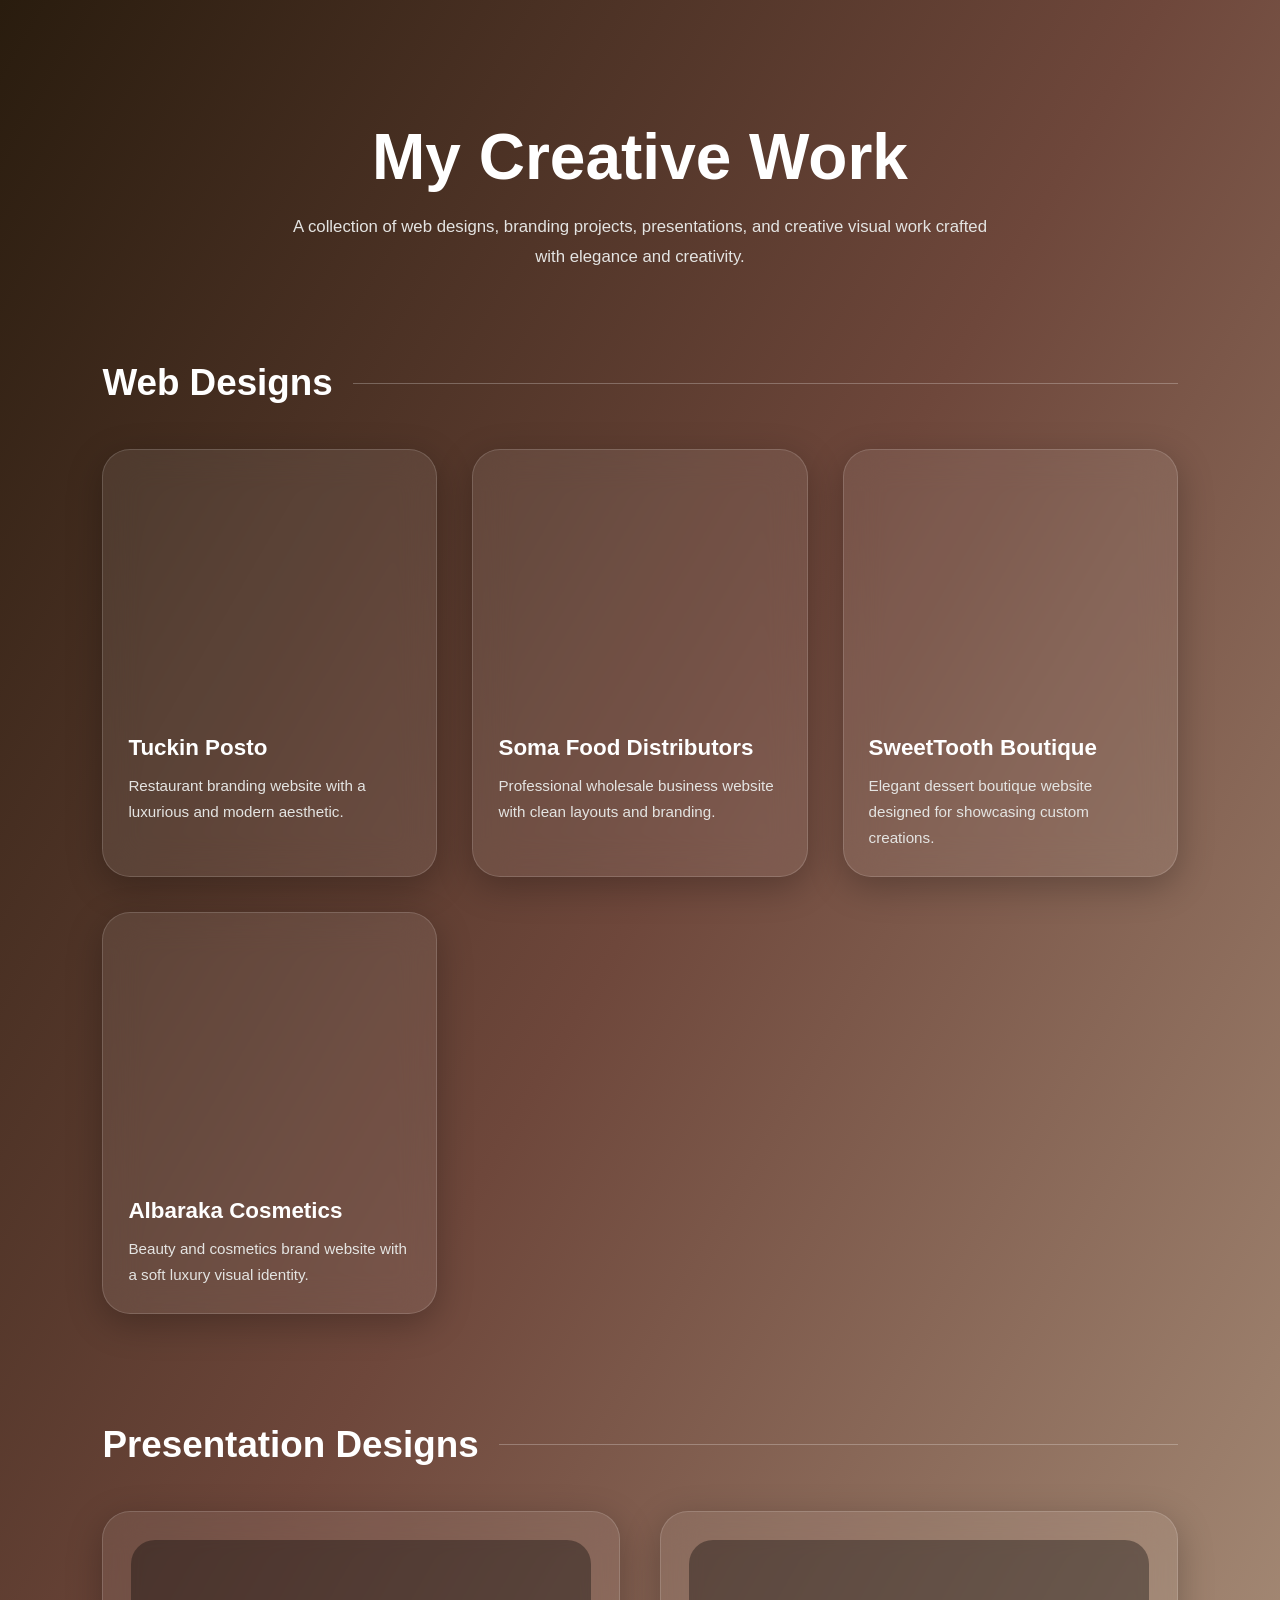
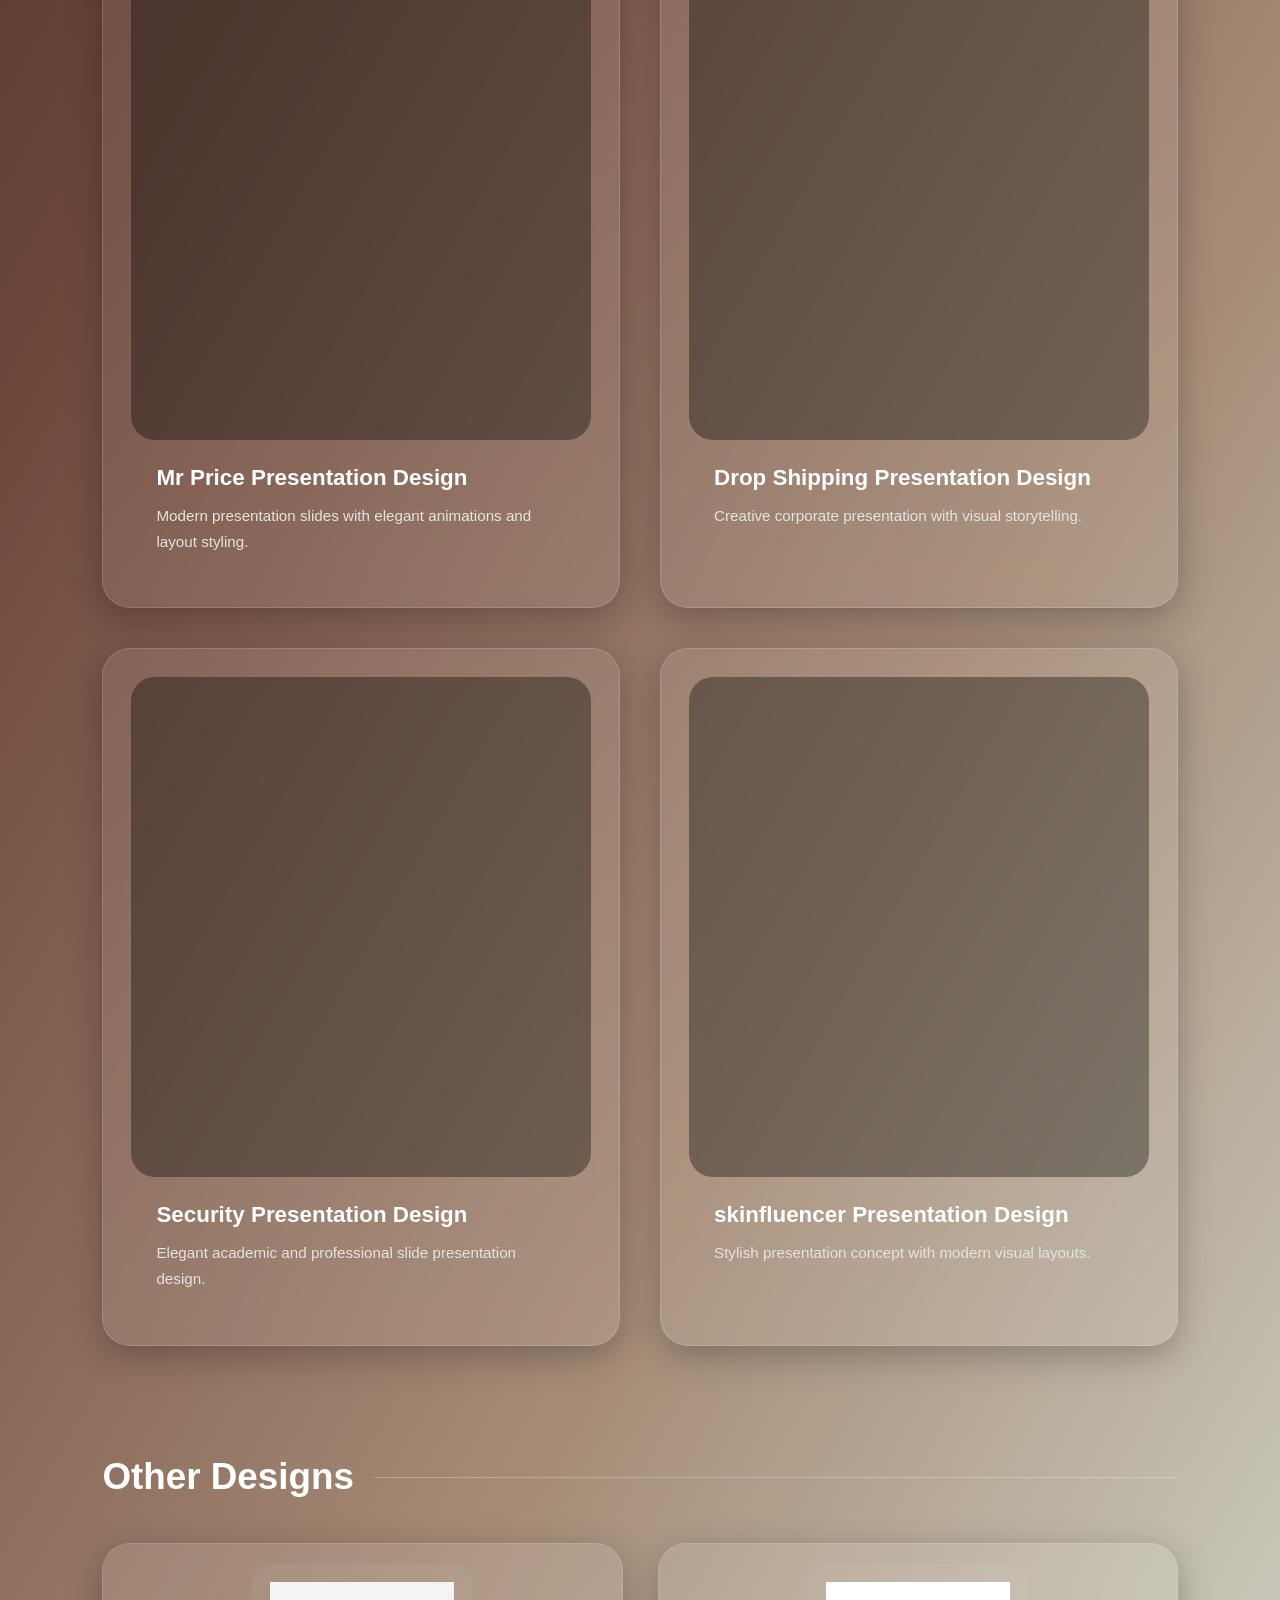
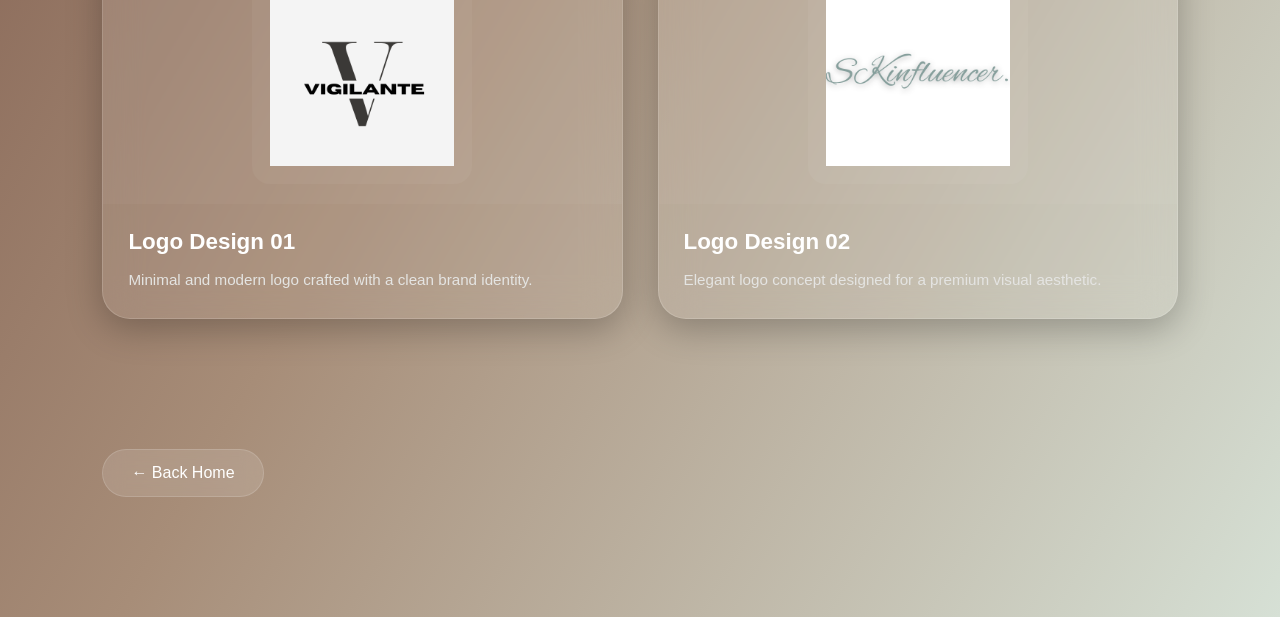
==== commit b1bf4c1f: "Add files via upload" ====
--- a/projects.html
+++ b/projects.html
@@ -400,7 +400,7 @@
                     </div>
 
                     <div class="project-content">
-                        <h3>Presentation Design 01</h3>
+                        <h3>Mr Price Presentation Design</h3>
                         <p>
                             Modern presentation slides with elegant animations and layout styling.
                         </p>
@@ -413,7 +413,7 @@
                     </div>
 
                     <div class="project-content">
-                        <h3>Presentation Design 02</h3>
+                        <h3>Drop Shipping Presentation Design</h3>
                         <p>
                             Creative corporate presentation with visual storytelling.
                         </p>
@@ -426,7 +426,7 @@
                     </div>
 
                     <div class="project-content">
-                        <h3>Presentation Design 03</h3>
+                        <h3>Security Presentation Design</h3>
                         <p>
                             Elegant academic and professional slide presentation design.
                         </p>
@@ -439,7 +439,7 @@
                     </div>
 
                     <div class="project-content">
-                        <h3>Presentation Design 04</h3>
+                        <h3>skinfluencer Presentation Design</h3>
                         <p>
                             Stylish presentation concept with modern visual layouts.
                         </p>
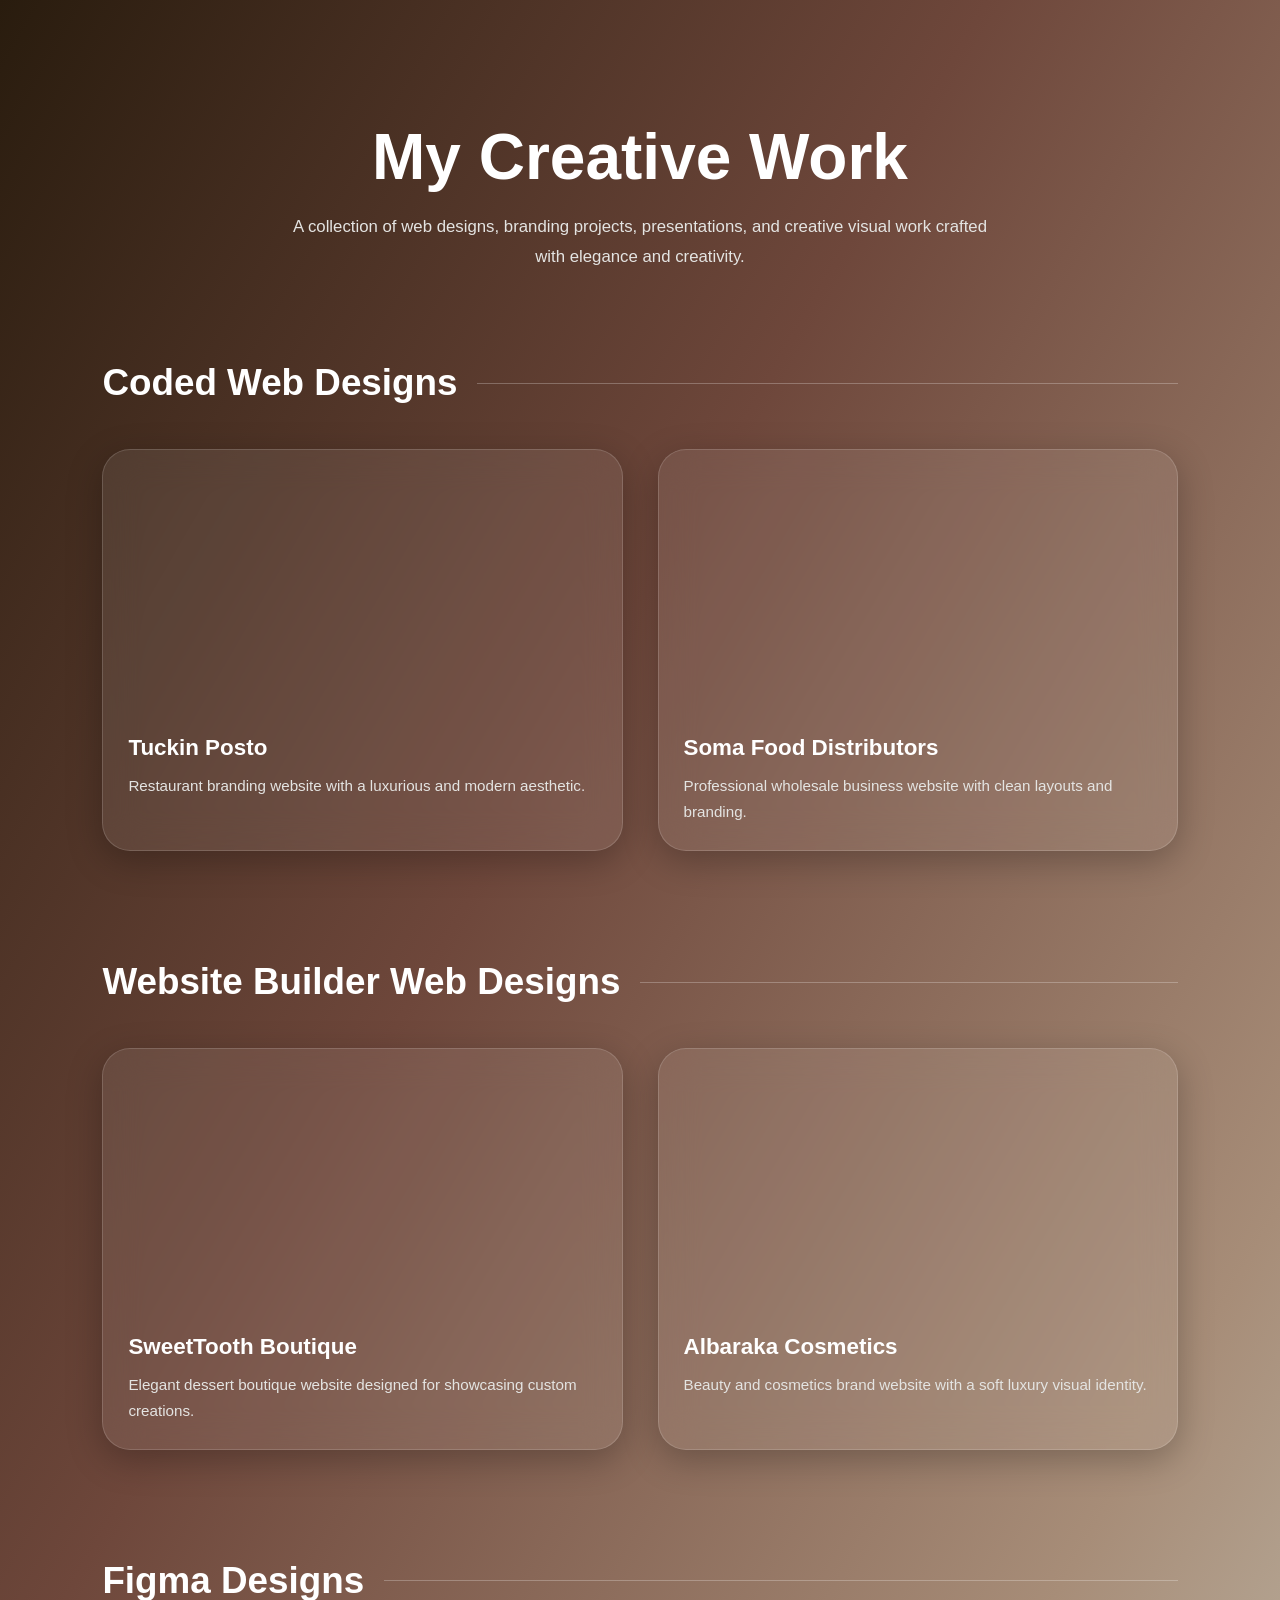
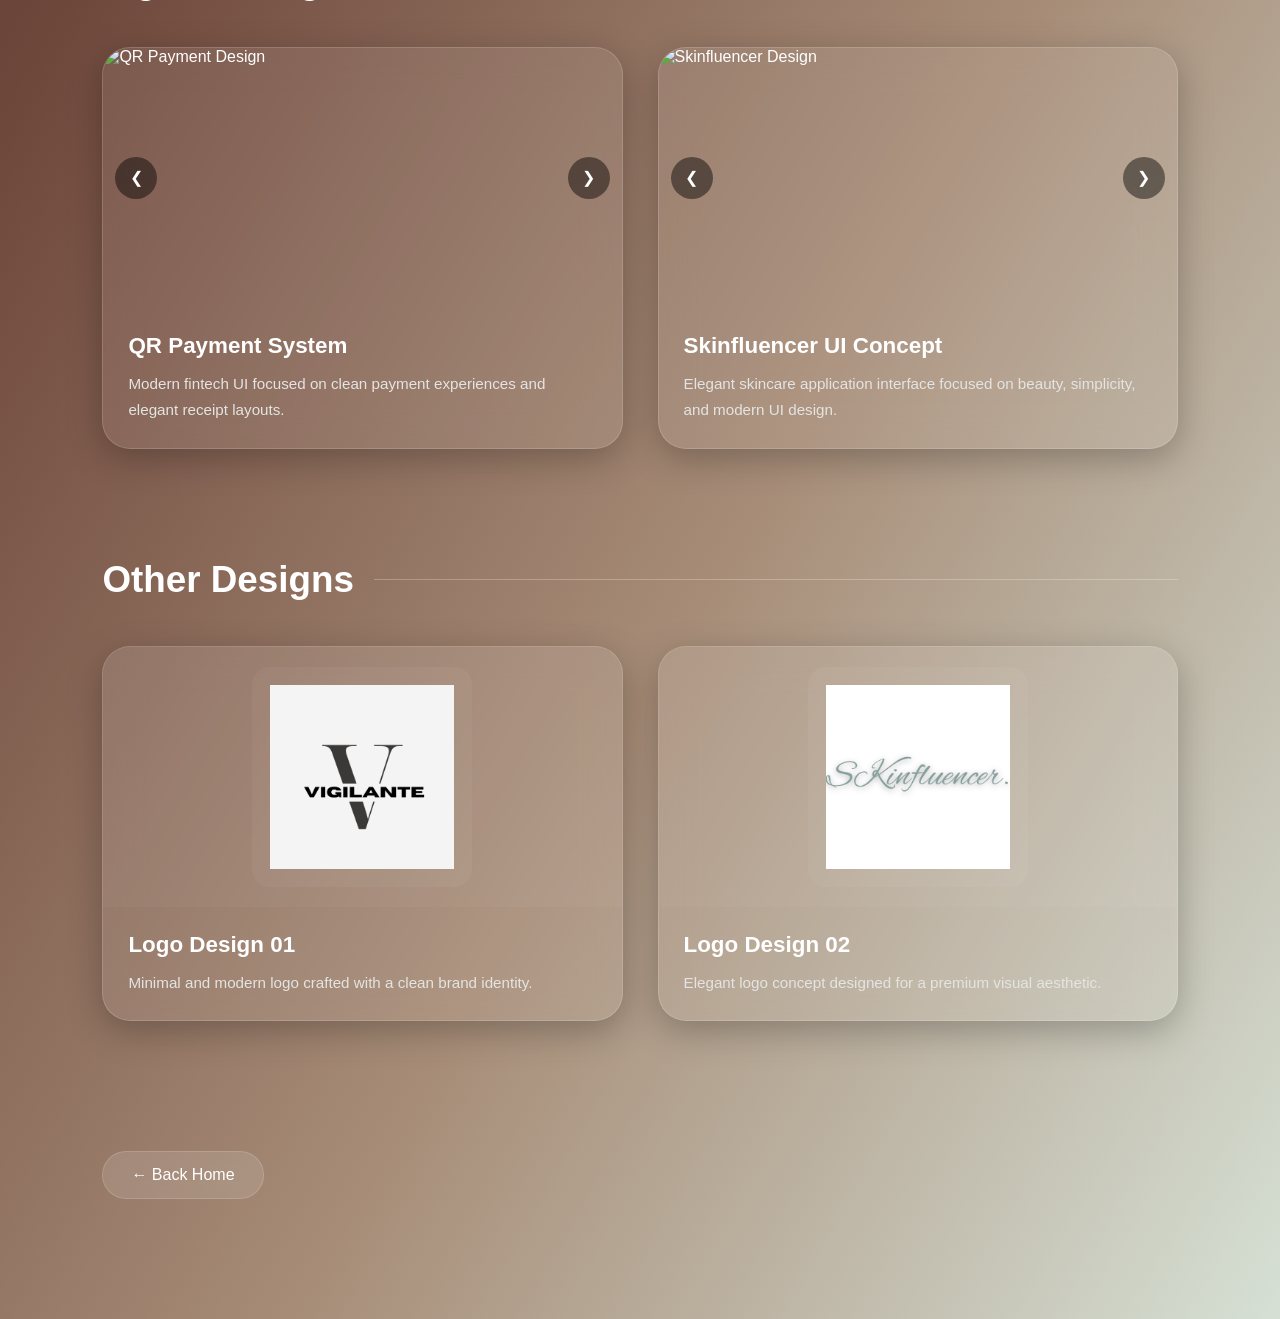
==== commit b1fbbb7e: "Add files via upload" ====
--- a/projects.html
+++ b/projects.html
@@ -155,7 +155,7 @@
 
         .ppt-section .project-media {
             width: 100%;
-            height: 500px;
+            height: 320px;
 
             overflow: hidden;
             border-radius: 24px;
@@ -277,6 +277,64 @@
             .main-title h1 {
                 font-size: 2.3rem;
             }
+        }
+
+        /* FIGMA SLIDER */
+        .figma-slider {
+            position: relative;
+            width: 100%;
+            height: 260px;
+            overflow: hidden;
+            border-radius: 24px;
+        }
+
+        .slider-images {
+            display: flex;
+            transition: transform 0.5s ease;
+            width: 100%;
+            height: 100%;
+        }
+
+        .slider-images img {
+            width: 100%;
+            min-width: 100%;
+            height: 100%;
+            object-fit: cover;
+        }
+
+        /* BUTTONS */
+        .slide-btn {
+            position: absolute;
+            top: 50%;
+            transform: translateY(-50%);
+
+            width: 42px;
+            height: 42px;
+
+            border: none;
+            border-radius: 50%;
+
+            background: rgba(0, 0, 0, 0.45);
+            color: white;
+
+            cursor: pointer;
+            z-index: 10;
+
+            font-size: 1rem;
+
+            transition: 0.3s ease;
+        }
+
+        .slide-btn:hover {
+            background: rgba(0, 0, 0, 0.7);
+        }
+
+        .prev {
+            left: 12px;
+        }
+
+        .next {
+            right: 12px;
         }
     </style>
 </head>
@@ -295,11 +353,13 @@
             </p>
         </div>
 
-        <!-- WEB DESIGNS -->
+        <!-- ============================================================ -->
+        <!-- CODED WEB DESIGNS -->
+        <!-- ============================================================ -->
         <div class="project-section">
 
             <div class="section-heading">
-                <h2>Web Designs</h2>
+                <h2>Coded Web Designs</h2>
                 <div class="section-line"></div>
             </div>
 
@@ -331,6 +391,21 @@
                     </div>
                 </div>
 
+            </div>
+        </div>
+
+        <!-- ============================================================ -->
+        <!-- WEBSITE BUILDER WEB DESIGNS -->
+        <!-- ============================================================ -->
+        <div class="project-section">
+
+            <div class="section-heading">
+                <h2>Website Builder Web Designs</h2>
+                <div class="section-line"></div>
+            </div>
+
+            <div class="projects-grid">
+
                 <div class="project-card">
                     <div class="project-media">
                         <video src="sweettoothboutique.mp4" autoplay muted loop></video>
@@ -360,20 +435,7 @@
             </div>
         </div>
 
-        <!-- APPLICATIONS -->
-        <!--
-        <div class="project-section">
-
-            <div class="section-heading">
-                <h2>Applications</h2>
-                <div class="section-line"></div>
-            </div>
-
-        </div>
-        -->
-
         <!-- FIGMA -->
-        <!--
         <div class="project-section">
 
             <div class="section-heading">
@@ -381,72 +443,61 @@
                 <div class="section-line"></div>
             </div>
 
-        </div>
-        -->
-
-        <!-- POWERPOINTS -->
-        <div class="project-section ppt-section">
-
-            <div class="section-heading">
-                <h2>Presentation Designs</h2>
-                <div class="section-line"></div>
-            </div>
-
             <div class="projects-grid">
 
-                <div class="project-card">
-                    <div class="project-media">
-                        <video src="MrPrice.mp4" autoplay muted loop></video>
-                    </div>
-
-                    <div class="project-content">
-                        <h3>Mr Price Presentation Design</h3>
-                        <p>
-                            Modern presentation slides with elegant animations and layout styling.
-                        </p>
-                    </div>
-                </div>
-
-                <div class="project-card">
-                    <div class="project-media">
-                        <video src="pinkppt.mp4" autoplay muted loop></video>
-                    </div>
-
-                    <div class="project-content">
-                        <h3>Drop Shipping Presentation Design</h3>
-                        <p>
-                            Creative corporate presentation with visual storytelling.
-                        </p>
-                    </div>
-                </div>
-
-                <div class="project-card">
-                    <div class="project-media">
-                        <video src="purpleppt.mp4" autoplay muted loop></video>
-                    </div>
-
-                    <div class="project-content">
-                        <h3>Security Presentation Design</h3>
-                        <p>
-                            Elegant academic and professional slide presentation design.
-                        </p>
-                    </div>
-                </div>
-
-                <div class="project-card">
-                    <div class="project-media">
-                        <video src="Skinfluencerppt.mp4" autoplay muted loop></video>
-                    </div>
-
-                    <div class="project-content">
-                        <h3>skinfluencer Presentation Design</h3>
-                        <p>
-                            Stylish presentation concept with modern visual layouts.
-                        </p>
-                    </div>
-                </div>
-
-            </div>
+                <!-- QR PAYMENT CARD -->
+                <div class="project-card">
+
+                    <div class="figma-slider">
+
+                        <button class="slide-btn prev" onclick="moveSlide('qrSlider', -1)">❮</button>
+
+                        <div class="slider-images" id="qrSlider">
+                            <img src="QRCodepurchasing.png" alt="QR Payment Design">
+                            <img src="QRCodeRecipt.png" alt="QR Payment Receipt">
+                        </div>
+
+                        <button class="slide-btn next" onclick="moveSlide('qrSlider', 1)">❯</button>
+
+                    </div>
+
+                    <div class="project-content">
+                        <h3>QR Payment System</h3>
+                        <p>
+                            Modern fintech UI focused on clean payment experiences and elegant receipt layouts.
+                        </p>
+                    </div>
+
+                </div>
+
+                <!-- SKINFLUENCER CARD -->
+                <div class="project-card">
+
+                    <div class="figma-slider">
+
+                        <button class="slide-btn prev" onclick="moveSlide('skinSlider', -1)">❮</button>
+
+                        <div class="slider-images" id="skinSlider">
+                            <img src="Skinfluencer1.png" alt="Skinfluencer Design">
+                            <img src="Skinfluencer2.png" alt="Skinfluencer Design">
+                            <img src="Skinfluencer3.png" alt="Skinfluencer Design">
+                        </div>
+
+                        <button class="slide-btn next" onclick="moveSlide('skinSlider', 1)">❯</button>
+
+                    </div>
+
+                    <div class="project-content">
+                        <h3>Skinfluencer UI Concept</h3>
+                        <p>
+                            Elegant skincare application interface focused on beauty, simplicity, and modern UI design.
+                        </p>
+                    </div>
+
+                </div>
+
+            </div>
+
         </div>
 
         <!-- LOGOS -->
@@ -493,5 +544,32 @@
     </section>
 
 </body>
+<script>
+
+    const sliders = {};
+
+    function moveSlide(id, direction) {
+
+        const slider = document.getElementById(id);
+        const images = slider.querySelectorAll("img");
+
+        if (!sliders[id]) {
+            sliders[id] = 0;
+        }
+
+        sliders[id] += direction;
+
+        if (sliders[id] < 0) {
+            sliders[id] = images.length - 1;
+        }
+
+        if (sliders[id] >= images.length) {
+            sliders[id] = 0;
+        }
+
+        slider.style.transform = `translateX(-${sliders[id] * 100}%)`;
+    }
+
+</script>
 
 </html>
